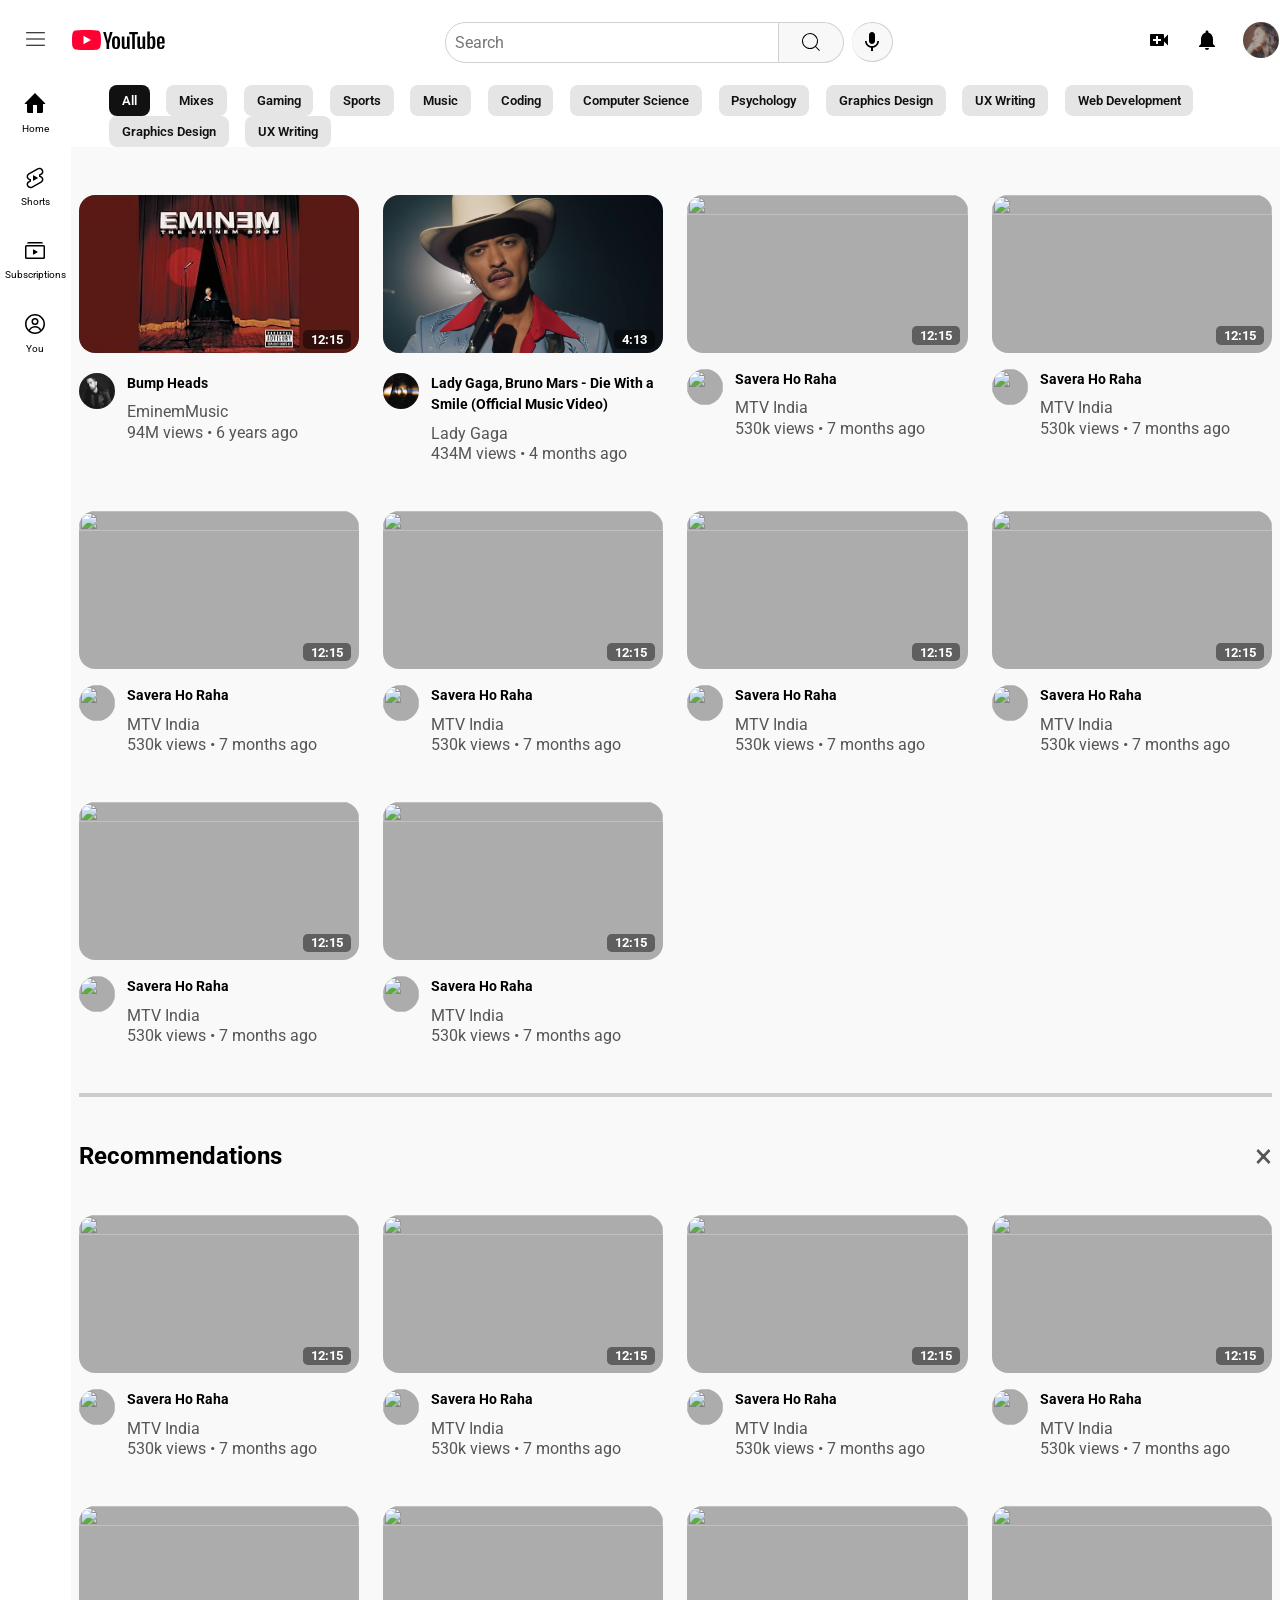
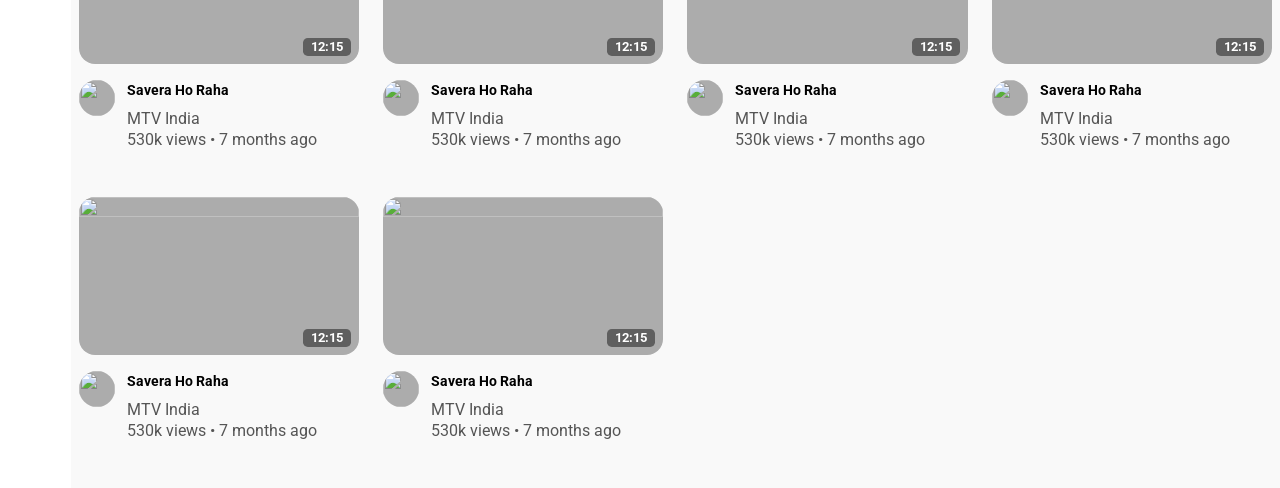
==== index.html @ dc99672c "index html named" ====
<!DOCTYPE html>
<html lang="en">

<head>
    <meta charset="UTF-8">
    <meta name="viewport" content="width=device-width, initial-scale=1.0">
    <link rel="stylesheet" href="styles.css">
    <link href="https://cdnjs.cloudflare.com/ajax/libs/font-awesome/6.0.0-beta3/css/all.min.css" rel="stylesheet">
    <link rel="stylesheet" href="https://fonts.googleapis.com/css2?family=Roboto:wght@400;700&display=swap">
    <title>Youtube</title>
</head>

<body>
    <div class="main_body">

        <!-- side-bar Start -->
        <div>
            <div class="side-menu">
                <div class="icon">
                    <img src="Icon/Options.svg" alt="Icon" style="width: 25px; height: 25px;margin-bottom: .5rem;">
                </div>
                <div class="icon">
                    <img src="Icon/Home.svg" alt="Icon" style="width: 24px; height: 24px;">
                    <span>Home</span>
                </div>
                <div class="icon">
                    <img src="Icon/Shorts_light.svg" alt="Icon" style="width: 24px; height: 24px;">
                    <span>Shorts</span>
                </div>
                <div class="icon">
                    <img src="Icon/Subscription_light.svg" alt="Icon" style="width: 24px; height: 24px;">
                    <span>Subscriptions</span>
                </div>
                <div class="icon">
                    <img src="Icon/You_light.svg" alt="Icon" style="width: 24px; height: 24px;">
                    <span>You</span>
                </div>
            </div>
        </div>
        <!-- side-bar End -->

        <div>
            <!-- Header Start -->
            <header class="header">
                <div class="side-bar">
                    <a href="#"> <img src="Images/Youtube.svg" alt="YouTube Logo" class="youtube-logo"></a>
                </div>
                <form class="search-bar">
                    <input type="search" class="search-input" placeholder="Search" aria-label="Search" />
                    <button class="search-btn btn">
                        <svg xmlns="http://www.w3.org/2000/svg" fill="currentColor" height="24" viewBox="0 0 24 24"
                            width="24" focusable="false" aria-hidden="true"
                            style="pointer-events: none; display: inherit; width: 100%; height: 100%;">
                            <path clip-rule="evenodd"
                                d="M16.296 16.996a8 8 0 11.707-.708l3.909 3.91-.707.707-3.909-3.909zM18 11a7 7 0 00-14 0 7 7 0 1014 0z"
                                fill-rule="evenodd">
                            </path>
                        </svg>
                    </button>
                    <button type="button" class="btn mic-btn">
                        <img src="mic_black_24dp.svg" alt="mic">
                    </button>
                </form>
                <div class="menu-icons">
                    <a href="#">
                        <img src="video_call_black_24dp.svg" />
                    </a>
                    <a href="#">
                        <img src="notifications_black_24dp.svg" />
                    </a>
                    <a href="#">
                        <img class="Menu-channel-icon" src="unnamed.jpg" alt="Your Channel">
                    </a>
                </div>
            </header>
            <!-- Header End -->

            <!-- Categories Start -->
            <div class="categories-wrapper">
                <div class="categories">
                    <section class="category-section">
                        <!-- <button class="scroll-btn left-scroll">&lt;</button>  -->
                        <button class="category_active" onclick="toggleCategoryClass(this)">All</button>
                        <button class="category" onclick="toggleCategoryClass(this)">Mixes</button>
                        <button class="category" onclick="toggleCategoryClass(this)">Gaming</button>
                        <button class="category" onclick="toggleCategoryClass(this)">Sports</button>
                        <button class="category" onclick="toggleCategoryClass(this)">Music</button>
                        <button class="category" onclick="toggleCategoryClass(this)">Coding</button>
                        <button class="category" onclick="toggleCategoryClass(this)">Computer Science</button>
                        <button class="category" onclick="toggleCategoryClass(this)">Psychology</button>
                        <button class="category" onclick="toggleCategoryClass(this)">Graphics Design</button>
                        <button class="category" onclick="toggleCategoryClass(this)">UX Writing</button>
                        <button class="category" onclick="toggleCategoryClass(this)">Web Development</button>
                        <button class="category" onclick="toggleCategoryClass(this)">Graphics Design</button>
                        <button class="category" onclick="toggleCategoryClass(this)">UX Writing</button>
                        <!-- <button class="scroll-btn right-scroll">&gt;</button>  -->
                    </section>
                </div>
            </div>
            <!-- Categories End -->

            <div class="videos">


                <section class="video-section">
                    <article class="video-container">
                        <a href="#" class="thumbnail" data-duration="12:15">
                            <img class="thumbnail-image" src="Images/Video_Thumbnail/Eminem_Video_song.jpg" />
                        </a>
                        <div class="video-bottom">
                            <a href="#">
                                <img src="Images/Channel_Photo/Enimen.jpg" class="channel-icon">
                            </a>
                            <div class="video-details-1">
                                <div class="video-details">
                                    <a href="#" class="video-title"> Bump Heads</a>
                                    <a href="#" class="video-channel-name"> EminemMusic</a>
                                    <div class="video-metadata">
                                        <span>94M views</span>
                                        •
                                        <span>6 years ago</span>
                                    </div>
                                </div>
                                <!-- <button class="options-icon">
                                <i class="fas fa-ellipsis-v"></i> Options
                            </button> -->
                            </div>
                        </div>
                    </article>

                    <article class="video-container">
                        <a href="#" class="thumbnail" data-duration="4:13">
                            <img class="thumbnail-image" src="Images/Video_Thumbnail/Die_with_a_Smile.jpg" />
                        </a>
                        <div class="video-bottom">
                            <a href="#">
                                <img src="Images/Channel_Photo/Lady_Gaga.jpg" class="channel-icon">
                            </a>
                            <div class="video-details">
                                <a href="#" class="video-title"> Lady Gaga, Bruno Mars - Die With a Smile (Official
                                    Music
                                    Video)</a>
                                <a href="#" class="video-channel-name"> Lady Gaga</a>
                                <div class="video-metadata">
                                    <span>434M views</span>
                                    •
                                    <span>4 months ago</span>
                                </div>
                            </div>
                        </div>
                    </article>

                    <article class="video-container">
                        <a href="#" class="thumbnail" data-duration="12:15">
                            <img class="thumbnail-image" src="Savera Ho Raha.jpg" />
                        </a>
                        <div class="video-bottom">
                            <a href="#">
                                <img src="Images/Enimen.jpg" class="channel-icon">
                            </a>
                            <div class="video-details">
                                <a href="#" class="video-title"> Savera Ho Raha</a>
                                <a href="#" class="video-channel-name"> MTV India</a>
                                <div class="video-metadata">
                                    <span>530k views</span>
                                    •
                                    <span>7 months ago</span>
                                </div>
                            </div>
                        </div>
                    </article>

                    <article class="video-container">
                        <a href="#" class="thumbnail" data-duration="12:15">
                            <img class="thumbnail-image" src="Savera Ho Raha.jpg" />
                        </a>
                        <div class="video-bottom">
                            <a href="#">
                                <img src="https://yt3.ggpht.com/bo7jT1LvWF_QKP0FFr2u4CBsV59Sc1h330UfO7fFOyF_iD6xR0N02buRvZYZFud0ScxNbL0IUA=s88-c-k-c0x00ffffff-no-rj"
                                    class="channel-icon">
                            </a>
                            <div class="video-details">
                                <a href="#" class="video-title"> Savera Ho Raha</a>
                                <a href="#" class="video-channel-name"> MTV India</a>
                                <div class="video-metadata">
                                    <span>530k views</span>
                                    •
                                    <span>7 months ago</span>
                                </div>
                            </div>
                        </div>
                    </article>

                    <article class="video-container">
                        <a href="#" class="thumbnail" data-duration="12:15">
                            <img class="thumbnail-image" src="Savera Ho Raha.jpg" />
                        </a>
                        <div class="video-bottom">
                            <a href="#">
                                <img src="https://yt3.ggpht.com/bo7jT1LvWF_QKP0FFr2u4CBsV59Sc1h330UfO7fFOyF_iD6xR0N02buRvZYZFud0ScxNbL0IUA=s88-c-k-c0x00ffffff-no-rj"
                                    class="channel-icon">
                            </a>
                            <div class="video-details">
                                <a href="#" class="video-title"> Savera Ho Raha</a>
                                <a href="#" class="video-channel-name"> MTV India</a>
                                <div class="video-metadata">
                                    <span>530k views</span>
                                    •
                                    <span>7 months ago</span>
                                </div>
                            </div>
                        </div>
                    </article>

                    <article class="video-container">
                        <a href="#" class="thumbnail" data-duration="12:15">
                            <img class="thumbnail-image" src="Savera Ho Raha.jpg" />
                        </a>
                        <div class="video-bottom">
                            <a href="#">
                                <img src="https://yt3.ggpht.com/bo7jT1LvWF_QKP0FFr2u4CBsV59Sc1h330UfO7fFOyF_iD6xR0N02buRvZYZFud0ScxNbL0IUA=s88-c-k-c0x00ffffff-no-rj"
                                    class="channel-icon">
                            </a>
                            <div class="video-details">
                                <a href="#" class="video-title"> Savera Ho Raha</a>
                                <a href="#" class="video-channel-name"> MTV India</a>
                                <div class="video-metadata">
                                    <span>530k views</span>
                                    •
                                    <span>7 months ago</span>
                                </div>
                            </div>
                        </div>
                    </article>

                    <article class="video-container">
                        <a href="#" class="thumbnail" data-duration="12:15">
                            <img class="thumbnail-image" src="Savera Ho Raha.jpg" />
                        </a>
                        <div class="video-bottom">
                            <a href="#">
                                <img src="https://yt3.ggpht.com/bo7jT1LvWF_QKP0FFr2u4CBsV59Sc1h330UfO7fFOyF_iD6xR0N02buRvZYZFud0ScxNbL0IUA=s88-c-k-c0x00ffffff-no-rj"
                                    class="channel-icon">
                            </a>
                            <div class="video-details">
                                <a href="#" class="video-title"> Savera Ho Raha</a>
                                <a href="#" class="video-channel-name"> MTV India</a>
                                <div class="video-metadata">
                                    <span>530k views</span>
                                    •
                                    <span>7 months ago</span>
                                </div>
                            </div>
                        </div>
                    </article>

                    <article class="video-container">
                        <a href="#" class="thumbnail" data-duration="12:15">
                            <img class="thumbnail-image" src="Savera Ho Raha.jpg" />
                        </a>
                        <div class="video-bottom">
                            <a href="#">
                                <img src="https://yt3.ggpht.com/bo7jT1LvWF_QKP0FFr2u4CBsV59Sc1h330UfO7fFOyF_iD6xR0N02buRvZYZFud0ScxNbL0IUA=s88-c-k-c0x00ffffff-no-rj"
                                    class="channel-icon">
                            </a>
                            <div class="video-details">
                                <a href="#" class="video-title"> Savera Ho Raha</a>
                                <a href="#" class="video-channel-name"> MTV India</a>
                                <div class="video-metadata">
                                    <span>530k views</span>
                                    •
                                    <span>7 months ago</span>
                                </div>
                            </div>
                        </div>
                    </article>

                    <article class="video-container">
                        <a href="#" class="thumbnail" data-duration="12:15">
                            <img class="thumbnail-image" src="Savera Ho Raha.jpg" />
                        </a>
                        <div class="video-bottom">
                            <a href="#">
                                <img src="https://yt3.ggpht.com/bo7jT1LvWF_QKP0FFr2u4CBsV59Sc1h330UfO7fFOyF_iD6xR0N02buRvZYZFud0ScxNbL0IUA=s88-c-k-c0x00ffffff-no-rj"
                                    class="channel-icon">
                            </a>
                            <div class="video-details">
                                <a href="#" class="video-title"> Savera Ho Raha</a>
                                <a href="#" class="video-channel-name"> MTV India</a>
                                <div class="video-metadata">
                                    <span>530k views</span>
                                    •
                                    <span>7 months ago</span>
                                </div>
                            </div>
                        </div>
                    </article>

                    <article class="video-container">
                        <a href="#" class="thumbnail" data-duration="12:15">
                            <img class="thumbnail-image" src="Savera Ho Raha.jpg" />
                        </a>
                        <div class="video-bottom">
                            <a href="#">
                                <img src="https://yt3.ggpht.com/bo7jT1LvWF_QKP0FFr2u4CBsV59Sc1h330UfO7fFOyF_iD6xR0N02buRvZYZFud0ScxNbL0IUA=s88-c-k-c0x00ffffff-no-rj"
                                    class="channel-icon">
                            </a>
                            <div class="video-details">
                                <a href="#" class="video-title"> Savera Ho Raha</a>
                                <a href="#" class="video-channel-name"> MTV India</a>
                                <div class="video-metadata">
                                    <span>530k views</span>
                                    •
                                    <span>7 months ago</span>
                                </div>
                            </div>
                        </div>
                    </article>

                </section>

                <section class="video-section">
                    <h2 class="video-section-title">
                        Recommendations
                        <button class="video-section-title-close">&times;</button>
                    </h2>
                    <article class="video-container">
                        <a href="#" class="thumbnail" data-duration="12:15">
                            <img class="thumbnail-image" src="Images/Savera Ho Raha.jpg" />
                        </a>
                        <div class="video-bottom">
                            <a href="#">
                                <img src="https://yt3.ggpht.com/bo7jT1LvWF_QKP0FFr2u4CBsV59Sc1h330UfO7fFOyF_iD6xR0N02buRvZYZFud0ScxNbL0IUA=s88-c-k-c0x00ffffff-no-rj"
                                    class="channel-icon">
                            </a>
                            <div class="video-details">
                                <a href="#" class="video-title"> Savera Ho Raha</a>
                                <a href="#" class="video-channel-name"> MTV India</a>
                                <div class="video-metadata">
                                    <span>530k views</span>
                                    •
                                    <span>7 months ago</span>
                                </div>
                            </div>
                        </div>
                    </article>

                    <article class="video-container">
                        <a href="#" class="thumbnail" data-duration="12:15">
                            <img class="thumbnail-image" src="Savera Ho Raha.jpg" />
                        </a>
                        <div class="video-bottom">
                            <a href="#">
                                <img src="https://yt3.ggpht.com/bo7jT1LvWF_QKP0FFr2u4CBsV59Sc1h330UfO7fFOyF_iD6xR0N02buRvZYZFud0ScxNbL0IUA=s88-c-k-c0x00ffffff-no-rj"
                                    class="channel-icon">
                            </a>
                            <div class="video-details">
                                <a href="#" class="video-title"> Savera Ho Raha</a>
                                <a href="#" class="video-channel-name"> MTV India</a>
                                <div class="video-metadata">
                                    <span>530k views</span>
                                    •
                                    <span>7 months ago</span>
                                </div>
                            </div>
                        </div>
                    </article>

                    <article class="video-container">
                        <a href="#" class="thumbnail" data-duration="12:15">
                            <img class="thumbnail-image" src="Savera Ho Raha.jpg" />
                        </a>
                        <div class="video-bottom">
                            <a href="#">
                                <img src="https://yt3.ggpht.com/bo7jT1LvWF_QKP0FFr2u4CBsV59Sc1h330UfO7fFOyF_iD6xR0N02buRvZYZFud0ScxNbL0IUA=s88-c-k-c0x00ffffff-no-rj"
                                    class="channel-icon">
                            </a>
                            <div class="video-details">
                                <a href="#" class="video-title"> Savera Ho Raha</a>
                                <a href="#" class="video-channel-name"> MTV India</a>
                                <div class="video-metadata">
                                    <span>530k views</span>
                                    •
                                    <span>7 months ago</span>
                                </div>
                            </div>
                        </div>
                    </article>

                    <article class="video-container">
                        <a href="#" class="thumbnail" data-duration="12:15">
                            <img class="thumbnail-image" src="Savera Ho Raha.jpg" />
                        </a>
                        <div class="video-bottom">
                            <a href="#">
                                <img src="https://yt3.ggpht.com/bo7jT1LvWF_QKP0FFr2u4CBsV59Sc1h330UfO7fFOyF_iD6xR0N02buRvZYZFud0ScxNbL0IUA=s88-c-k-c0x00ffffff-no-rj"
                                    class="channel-icon">
                            </a>
                            <div class="video-details">
                                <a href="#" class="video-title"> Savera Ho Raha</a>
                                <a href="#" class="video-channel-name"> MTV India</a>
                                <div class="video-metadata">
                                    <span>530k views</span>
                                    •
                                    <span>7 months ago</span>
                                </div>
                            </div>
                        </div>
                    </article>

                    <article class="video-container">
                        <a href="#" class="thumbnail" data-duration="12:15">
                            <img class="thumbnail-image" src="Savera Ho Raha.jpg" />
                        </a>
                        <div class="video-bottom">
                            <a href="#">
                                <img src="https://yt3.ggpht.com/bo7jT1LvWF_QKP0FFr2u4CBsV59Sc1h330UfO7fFOyF_iD6xR0N02buRvZYZFud0ScxNbL0IUA=s88-c-k-c0x00ffffff-no-rj"
                                    class="channel-icon">
                            </a>
                            <div class="video-details">
                                <a href="#" class="video-title"> Savera Ho Raha</a>
                                <a href="#" class="video-channel-name"> MTV India</a>
                                <div class="video-metadata">
                                    <span>530k views</span>
                                    •
                                    <span>7 months ago</span>
                                </div>
                            </div>
                        </div>
                    </article>

                    <article class="video-container">
                        <a href="#" class="thumbnail" data-duration="12:15">
                            <img class="thumbnail-image" src="Savera Ho Raha.jpg" />
                        </a>
                        <div class="video-bottom">
                            <a href="#">
                                <img src="https://yt3.ggpht.com/bo7jT1LvWF_QKP0FFr2u4CBsV59Sc1h330UfO7fFOyF_iD6xR0N02buRvZYZFud0ScxNbL0IUA=s88-c-k-c0x00ffffff-no-rj"
                                    class="channel-icon">
                            </a>
                            <div class="video-details">
                                <a href="#" class="video-title"> Savera Ho Raha</a>
                                <a href="#" class="video-channel-name"> MTV India</a>
                                <div class="video-metadata">
                                    <span>530k views</span>
                                    •
                                    <span>7 months ago</span>
                                </div>
                            </div>
                        </div>
                    </article>

                    <article class="video-container">
                        <a href="#" class="thumbnail" data-duration="12:15">
                            <img class="thumbnail-image" src="Savera Ho Raha.jpg" />
                        </a>
                        <div class="video-bottom">
                            <a href="#">
                                <img src="https://yt3.ggpht.com/bo7jT1LvWF_QKP0FFr2u4CBsV59Sc1h330UfO7fFOyF_iD6xR0N02buRvZYZFud0ScxNbL0IUA=s88-c-k-c0x00ffffff-no-rj"
                                    class="channel-icon">
                            </a>
                            <div class="video-details">
                                <a href="#" class="video-title"> Savera Ho Raha</a>
                                <a href="#" class="video-channel-name"> MTV India</a>
                                <div class="video-metadata">
                                    <span>530k views</span>
                                    •
                                    <span>7 months ago</span>
                                </div>
                            </div>
                        </div>
                    </article>

                    <article class="video-container">
                        <a href="#" class="thumbnail" data-duration="12:15">
                            <img class="thumbnail-image" src="Savera Ho Raha.jpg" />
                        </a>
                        <div class="video-bottom">
                            <a href="#">
                                <img src="https://yt3.ggpht.com/bo7jT1LvWF_QKP0FFr2u4CBsV59Sc1h330UfO7fFOyF_iD6xR0N02buRvZYZFud0ScxNbL0IUA=s88-c-k-c0x00ffffff-no-rj"
                                    class="channel-icon">
                            </a>
                            <div class="video-details">
                                <a href="#" class="video-title"> Savera Ho Raha</a>
                                <a href="#" class="video-channel-name"> MTV India</a>
                                <div class="video-metadata">
                                    <span>530k views</span>
                                    •
                                    <span>7 months ago</span>
                                </div>
                            </div>
                        </div>
                    </article>

                    <article class="video-container">
                        <a href="#" class="thumbnail" data-duration="12:15">
                            <img class="thumbnail-image" src="Savera Ho Raha.jpg" />
                        </a>
                        <div class="video-bottom">
                            <a href="#">
                                <img src="https://yt3.ggpht.com/bo7jT1LvWF_QKP0FFr2u4CBsV59Sc1h330UfO7fFOyF_iD6xR0N02buRvZYZFud0ScxNbL0IUA=s88-c-k-c0x00ffffff-no-rj"
                                    class="channel-icon">
                            </a>
                            <div class="video-details">
                                <a href="#" class="video-title"> Savera Ho Raha</a>
                                <a href="#" class="video-channel-name"> MTV India</a>
                                <div class="video-metadata">
                                    <span>530k views</span>
                                    •
                                    <span>7 months ago</span>
                                </div>
                            </div>
                        </div>
                    </article>

                    <article class="video-container">
                        <a href="#" class="thumbnail" data-duration="12:15">
                            <img class="thumbnail-image" src="Savera Ho Raha.jpg" />
                        </a>
                        <div class="video-bottom">
                            <a href="#">
                                <img src="https://yt3.ggpht.com/bo7jT1LvWF_QKP0FFr2u4CBsV59Sc1h330UfO7fFOyF_iD6xR0N02buRvZYZFud0ScxNbL0IUA=s88-c-k-c0x00ffffff-no-rj"
                                    class="channel-icon">
                            </a>
                            <div class="video-details">
                                <a href="#" class="video-title"> Savera Ho Raha</a>
                                <a href="#" class="video-channel-name"> MTV India</a>
                                <div class="video-metadata">
                                    <span>530k views</span>
                                    •
                                    <span>7 months ago</span>
                                </div>
                            </div>
                        </div>
                    </article>
                </section>

                <script src="script.js"></script>
            </div>
        </div>
    </div>
</body>

</html>
---- styles.css ----
*,
 *::before,
 *::after {
   box-sizing: border-box;
   font-family: Roboto, Arial, Arial, Helvetica, sans-serif;
 }

 body {
   margin: 0;
 }

 .main_body {
   display: flex;
   flex-direction: row;
 }

 .side-menu {
   display: flex;
   flex-direction: column;
   margin: 1.7rem .3rem;
   /* margin-right: .5rem; */
   gap: 2rem 0rem;
 }

 .icon {
   display: flex;
   flex-direction: column;
   /* margin-top: .5rem; */
   align-items: center;
   font-size: 10px;
   gap: .4rem;
 }

 .video-section {
   display: grid;
   grid-template-columns: repeat(4, 1fr);
   gap: 3rem 1.5rem;
   padding: 3rem 0;
   margin: 0 0.5rem;
   border-top: 4px solid #ccc;
 }

 .video-section:first-child {
   border-top: none;
 }

 .video-container {
   display: flex;
   flex-direction: column;
 }

 .thumbnail {
   position: relative;
   display: inline-block;
 }

 .thumbnail::before {
   content: attr(data-duration);
   position: absolute;
   background-color: rgba(0, 0, 0, .45);
   color: white;
   right: .5rem;
   bottom: .5rem;
   font-weight: 700;
   padding: .1rem .5rem;
   border-radius: .3rem;
   font-size: .8rem;
 }

 .thumbnail-image {
   width: 100%;
   aspect-ratio: 16/9;
   object-fit: cover;
   border-radius: 1rem;
   transition: border-radius 0.1s ease-in-out;
   background-color: #acacac
 }

 .thumbnail-image:hover {
   border-radius: 0rem;
 }

 .video-bottom {
   display: flex;
   align-items: flex-start;
   margin-top: 1rem;
 }

 .video-details {
   display: flex;
   flex-direction: column;
 }

 .video-details-1 {
   display: flex;
   flex-direction: row;
 }

 .options-icon {
   background: none;
   border: none;
   font-size: 20px;
   cursor: pointer;
 }

 .video-title {
   font-size: .9rem;
   font-weight: bold;
   margin-bottom: .5rem;
   text-decoration: none;
   color: black;
   display: -webkit-box;
   -webkit-box-orient: vertical;
   overflow: hidden;
   text-overflow: ellipsis;
   -webkit-line-clamp: 2;
   line-height: 1.5;
   max-height: 3rem;
 }

 .video-channel-name {
   margin-bottom: .1rem;
   text-decoration: none;
   color: #555;
   transition: color 150ms;
 }

 .video-channel-name:hover {
   color: #111;
 }

 .video-channel-name,
 .video-metadata {
   color: #555;
 }

 .channel-icon {
   margin-right: .75rem;
   border-radius: 50%;
   width: 36px;
   height: 36px;
   background-color: #acacac
 }

 .video-section-title {
   grid-column: 1 / -1;
   margin: -.5rem;
   display: flex;
   justify-content: space-between;
   align-items: center;
   padding: 0 .5rem;
 }

 .video-section-title-close {
   border: none;
   background: none;
   padding: 0;
   font-size: 2rem;
   color: #555;
   cursor: pointer;
 }

 .videos {
   background-color: #f9f9f9;
 }

 .header {
   display: flex;
   flex-direction: row;
   justify-content: space-between;
   align-items: center;
   padding: 1.4rem 1px;
   gap: 12rem;
 }

 .youtube-logo {
   height: 20px;
 }

 .search-bar {
   display: flex;
   flex-grow: 1;
   margin: 0 2rem 0 4rem;
 }

 .search-input {
   width: 70%;
   font-size: inherit;
   padding: .6em;
   border: .1rem solid #d0d0d0;
   border-top-left-radius: 1.5rem;
   border-bottom-left-radius: 1.5rem;

 }

 .btn {
   display: flex;
   align-items: center;
   padding: 0 1.25rem;
   border: .1rem solid #d0d0d0;
   background-color: #f8f8f8;
   border-left: none;
   cursor: pointer;
 }

 .search-btn {
   border-top-right-radius: 1.5rem;
   border-bottom-right-radius: 1.5rem;
 }

 .mic-btn {
   margin-left: .5rem;
   justify-content: center;
   padding: auto;
   width: 2.5rem;
   height: 2.5rem;
   border-radius: 50%;
 }

 .search-btn:hover,
 .mic-btn:hover {
   background-color: #f0f0f0;
 }

 .menu-icons {
   display: grid;
   gap: 1.5rem;
   grid-template-columns: repeat(3, auto);
   align-items: center;
 }

 .Menu-channel-icon {
   border-radius: 50%;
   width: 36px;
   height: 36px;
 }

 .side-bar {
   display: grid;
   gap: 1.5rem;
   grid-template-columns: repeat(2, auto);
   align-items: center;
 }


 /* Categories css */
 .categories-wrapper {
   margin-inline: 2rem;
 }

 .category_active {
   border: 0px;
   border-radius: .5rem;
   padding: .5rem .8rem;
   margin-inline: .4rem;
   font-weight: 600;
   background-color: #111;
   color: white;
 }

 .category {
   border: 0px;
   border-radius: .5rem;
   padding: .5rem .8rem;
   margin-inline: .4rem;
   font-weight: 600;
   background-color: #E5E5E5;
   color: #111;
 }
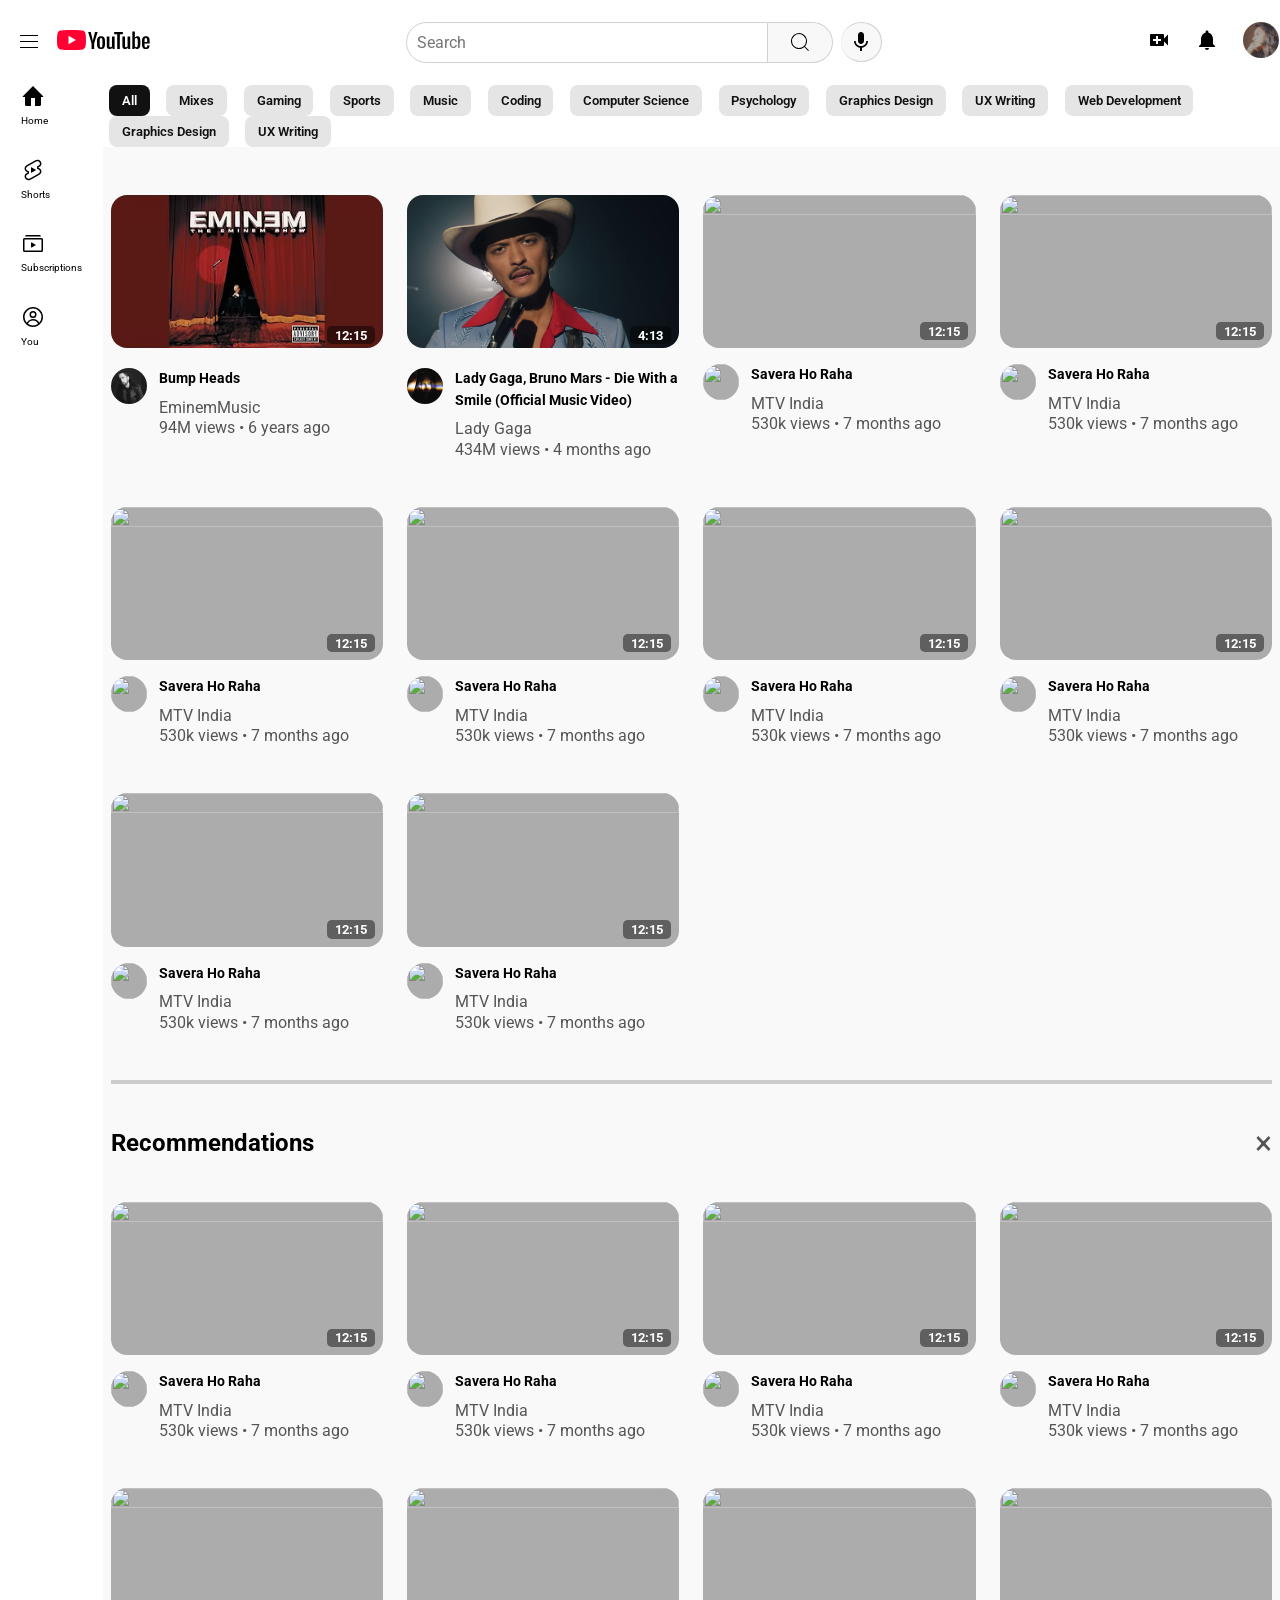
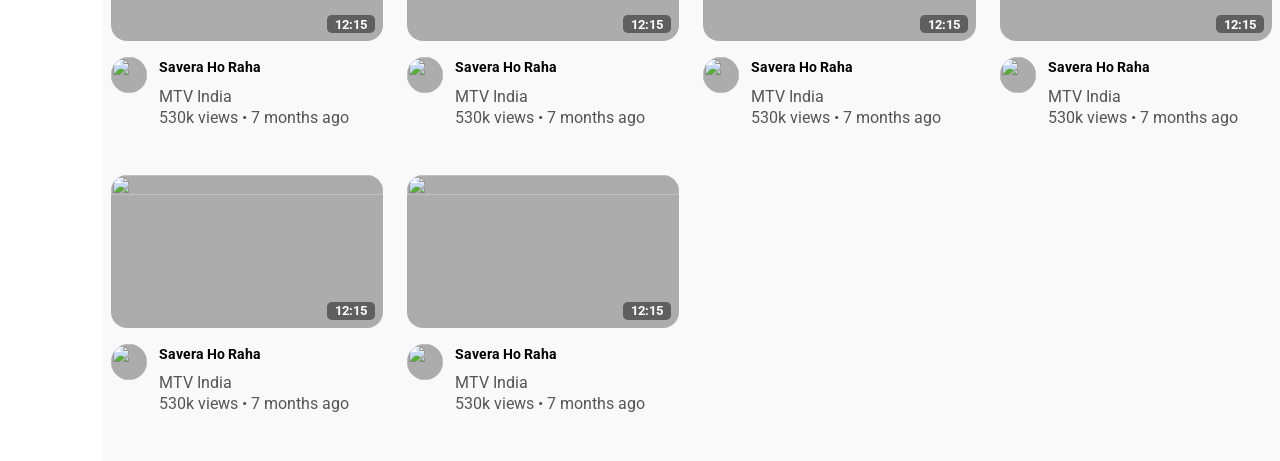
==== commit 6678a98f: "changes in index" ====
--- a/index.html
+++ b/index.html
@@ -11,14 +11,44 @@
 </head>
 
 <body>
+    <header class="header">
+        <div class="icon" style="display: flex; flex-direction: row; gap: 1rem;">
+            <img src="Icon/Options.svg" alt="Icon" class="icon-img" onclick="toggleSidebar()">
+            <a href="#"> <img src="Images/Youtube.svg" alt="YouTube Logo" class="youtube-logo"></a>
+        </div>
+        <form class="search-bar">
+            <input type="search" class="search-input" placeholder="Search" aria-label="Search" />
+            <button class="search-btn btn">
+                <svg xmlns="http://www.w3.org/2000/svg" fill="currentColor" height="24" viewBox="0 0 24 24" width="24"
+                    focusable="false" aria-hidden="true"
+                    style="pointer-events: none; display: inherit; width: 100%; height: 100%;">
+                    <path clip-rule="evenodd"
+                        d="M16.296 16.996a8 8 0 11.707-.708l3.909 3.91-.707.707-3.909-3.909zM18 11a7 7 0 00-14 0 7 7 0 1014 0z"
+                        fill-rule="evenodd">
+                    </path>
+                </svg>
+            </button>
+            <button type="button" class="btn mic-btn">
+                <img src="mic_black_24dp.svg" alt="mic">
+            </button>
+        </form>
+        <div class="menu-icons">
+            <a href="#">
+                <img src="video_call_black_24dp.svg" />
+            </a>
+            <a href="#">
+                <img src="notifications_black_24dp.svg" />
+            </a>
+            <a href="#">
+                <img class="Menu-channel-icon" src="unnamed.jpg" alt="Your Channel">
+            </a>
+        </div>
+    </header>
     <div class="main_body">
 
         <!-- side-bar Start -->
         <div>
             <div class="side-menu">
-                <div class="icon">
-                    <img src="Icon/Options.svg" alt="Icon" style="width: 25px; height: 25px;margin-bottom: .5rem;">
-                </div>
                 <div class="icon">
                     <img src="Icon/Home.svg" alt="Icon" style="width: 24px; height: 24px;">
                     <span>Home</span>
@@ -40,68 +70,31 @@
         <!-- side-bar End -->
 
         <div>
-            <!-- Header Start -->
-            <header class="header">
-                <div class="side-bar">
-                    <a href="#"> <img src="Images/Youtube.svg" alt="YouTube Logo" class="youtube-logo"></a>
-                </div>
-                <form class="search-bar">
-                    <input type="search" class="search-input" placeholder="Search" aria-label="Search" />
-                    <button class="search-btn btn">
-                        <svg xmlns="http://www.w3.org/2000/svg" fill="currentColor" height="24" viewBox="0 0 24 24"
-                            width="24" focusable="false" aria-hidden="true"
-                            style="pointer-events: none; display: inherit; width: 100%; height: 100%;">
-                            <path clip-rule="evenodd"
-                                d="M16.296 16.996a8 8 0 11.707-.708l3.909 3.91-.707.707-3.909-3.909zM18 11a7 7 0 00-14 0 7 7 0 1014 0z"
-                                fill-rule="evenodd">
-                            </path>
-                        </svg>
-                    </button>
-                    <button type="button" class="btn mic-btn">
-                        <img src="mic_black_24dp.svg" alt="mic">
-                    </button>
-                </form>
-                <div class="menu-icons">
-                    <a href="#">
-                        <img src="video_call_black_24dp.svg" />
-                    </a>
-                    <a href="#">
-                        <img src="notifications_black_24dp.svg" />
-                    </a>
-                    <a href="#">
-                        <img class="Menu-channel-icon" src="unnamed.jpg" alt="Your Channel">
-                    </a>
-                </div>
-            </header>
-            <!-- Header End -->
-
             <!-- Categories Start -->
             <div class="categories-wrapper">
                 <div class="categories">
-                    <section class="category-section">
-                        <!-- <button class="scroll-btn left-scroll">&lt;</button>  -->
-                        <button class="category_active" onclick="toggleCategoryClass(this)">All</button>
-                        <button class="category" onclick="toggleCategoryClass(this)">Mixes</button>
-                        <button class="category" onclick="toggleCategoryClass(this)">Gaming</button>
-                        <button class="category" onclick="toggleCategoryClass(this)">Sports</button>
-                        <button class="category" onclick="toggleCategoryClass(this)">Music</button>
-                        <button class="category" onclick="toggleCategoryClass(this)">Coding</button>
-                        <button class="category" onclick="toggleCategoryClass(this)">Computer Science</button>
-                        <button class="category" onclick="toggleCategoryClass(this)">Psychology</button>
-                        <button class="category" onclick="toggleCategoryClass(this)">Graphics Design</button>
-                        <button class="category" onclick="toggleCategoryClass(this)">UX Writing</button>
-                        <button class="category" onclick="toggleCategoryClass(this)">Web Development</button>
-                        <button class="category" onclick="toggleCategoryClass(this)">Graphics Design</button>
-                        <button class="category" onclick="toggleCategoryClass(this)">UX Writing</button>
-                        <!-- <button class="scroll-btn right-scroll">&gt;</button>  -->
-                    </section>
+                    <!-- <section class="category-section"> -->
+                    <!-- <button class="scroll-btn left-scroll">&lt;</button>  -->
+                    <button class="category_active" onclick="toggleCategoryClass(this)">All</button>
+                    <button class="category" onclick="toggleCategoryClass(this)">Mixes</button>
+                    <button class="category" onclick="toggleCategoryClass(this)">Gaming</button>
+                    <button class="category" onclick="toggleCategoryClass(this)">Sports</button>
+                    <button class="category" onclick="toggleCategoryClass(this)">Music</button>
+                    <button class="category" onclick="toggleCategoryClass(this)">Coding</button>
+                    <button class="category" onclick="toggleCategoryClass(this)">Computer Science</button>
+                    <button class="category" onclick="toggleCategoryClass(this)">Psychology</button>
+                    <button class="category" onclick="toggleCategoryClass(this)">Graphics Design</button>
+                    <button class="category" onclick="toggleCategoryClass(this)">UX Writing</button>
+                    <button class="category" onclick="toggleCategoryClass(this)">Web Development</button>
+                    <button class="category" onclick="toggleCategoryClass(this)">Graphics Design</button>
+                    <button class="category" onclick="toggleCategoryClass(this)">UX Writing</button>
+                    <!-- <button class="scroll-btn right-scroll">&gt;</button>  -->
+                    <!-- </section> -->
                 </div>
             </div>
             <!-- Categories End -->
 
             <div class="videos">
-
-
                 <section class="video-section">
                     <article class="video-container">
                         <a href="#" class="thumbnail" data-duration="12:15">
@@ -534,11 +527,10 @@
                         </div>
                     </article>
                 </section>
-
-                <script src="script.js"></script>
             </div>
         </div>
     </div>
+    <script src="script.js"></script>
 </body>
 
 </html>
--- a/styles.css
+++ b/styles.css
@@ -12,23 +12,34 @@
  .main_body {
    display: flex;
    flex-direction: row;
+   gap: 1rem;
  }
 
  .side-menu {
    display: flex;
    flex-direction: column;
-   margin: 1.7rem .3rem;
-   /* margin-right: .5rem; */
+   margin-inline: .3rem;
    gap: 2rem 0rem;
  }
 
  .icon {
    display: flex;
    flex-direction: column;
-   /* margin-top: .5rem; */
-   align-items: center;
+   margin-inline-start: 1rem;
+   align-items: start;
    font-size: 10px;
    gap: .4rem;
+ }
+
+
+ .icon-img :first-child {
+   width: 25px;
+   height: 25px;
+ }
+
+ .icon-img {
+   width: 24px;
+   height: 24px;
  }
 
  .video-section {
@@ -244,9 +255,6 @@
 
 
  /* Categories css */
- .categories-wrapper {
-   margin-inline: 2rem;
- }
 
  .category_active {
    border: 0px;
@@ -266,4 +274,61 @@
    font-weight: 600;
    background-color: #E5E5E5;
    color: #111;
+ }
+
+ .sidebar {
+   height: 92%;
+   width: 0;
+   bottom: 0;
+   position: fixed;
+   left: 0;
+   z-index: 30;
+   background-color: #111;
+   overflow-x: hidden;
+   transition: 0.5s;
+   padding-top: 60px;
+ }
+
+ .sidebar a {
+   padding: 8px 8px 8px 32px;
+   text-decoration: none;
+   font-size: 25px;
+   color: #818181;
+   display: block;
+   transition: 0.3s;
+ }
+
+ .sidebar a:hover {
+   color: #f1f1f1;
+ }
+
+ .sidebar .closebtn {
+   position: absolute;
+   top: 0;
+   right: 25px;
+   font-size: 36px;
+   margin-left: 50px;
+ }
+
+
+ #main {
+   transition: margin-left .5s;
+   padding: 16px;
+ }
+
+
+ .openbtn {
+   font-size: 20px;
+   background-color: #111;
+   color: white;
+   border: none;
+   cursor: pointer;
+   padding: 10px;
+   position: fixed;
+   top: 10px;
+   left: 10px;
+ }
+
+ .openbtn:hover {
+   background-color: #444;
  }
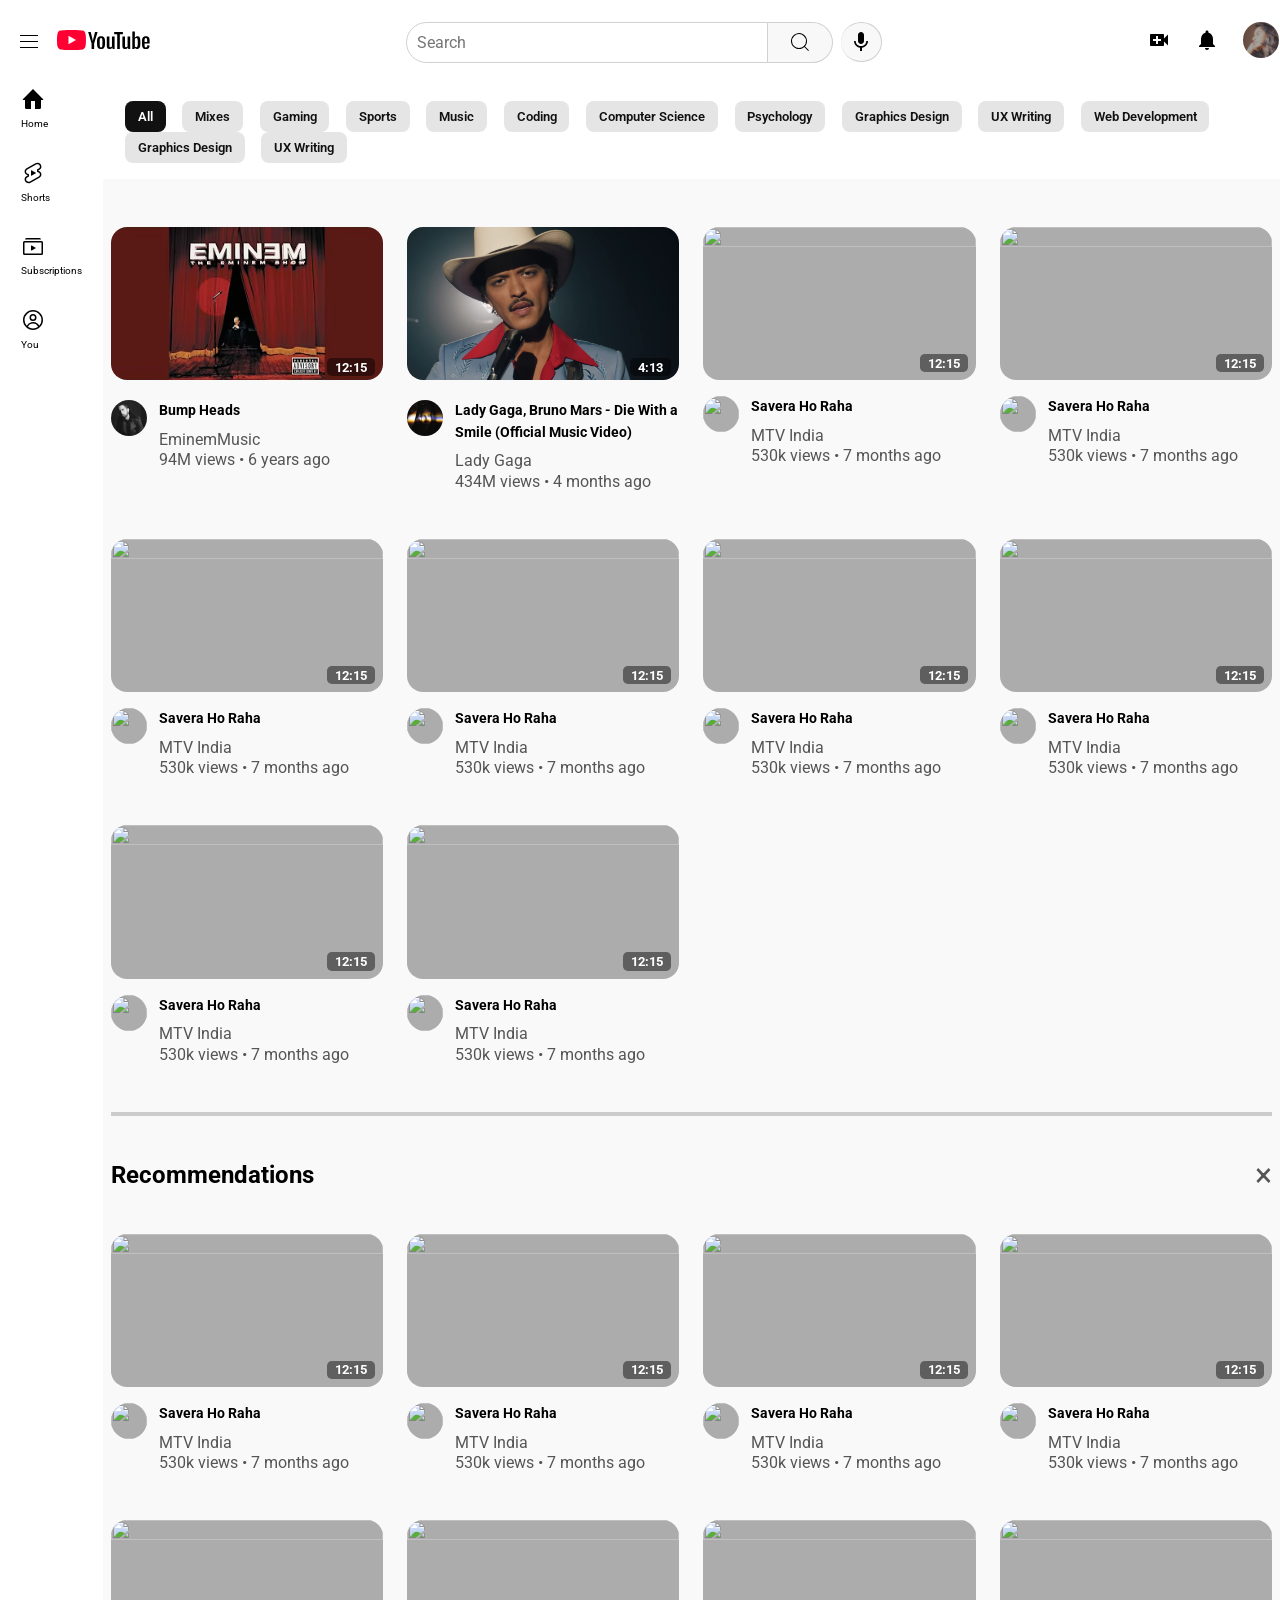
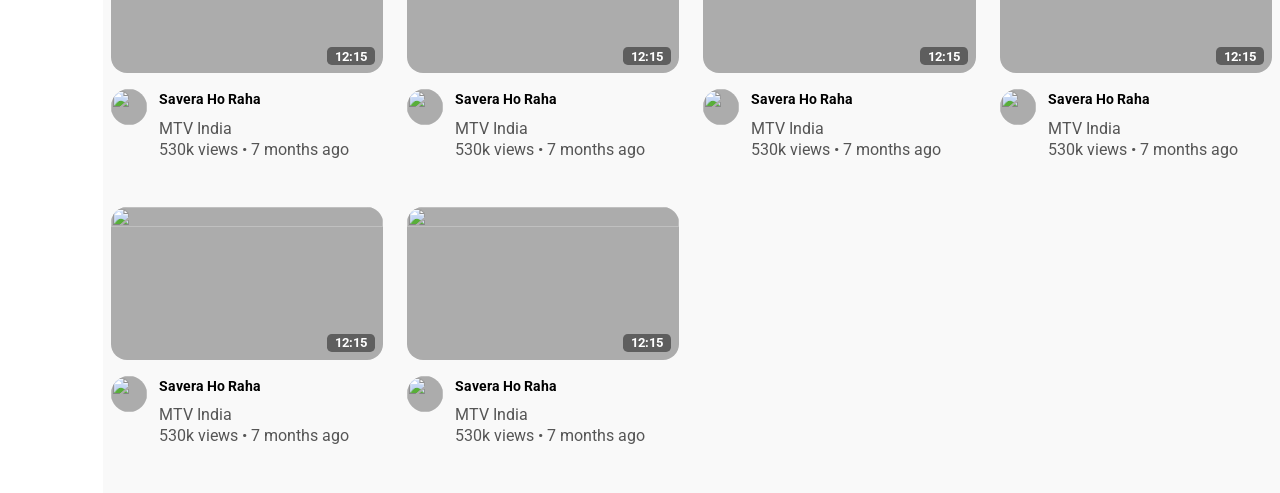
==== commit 6b81f3c7: "header update" ====
--- a/index.html
+++ b/index.html
@@ -69,28 +69,26 @@
         </div>
         <!-- side-bar End -->
 
-        <div>
+        <div class="content">
             <!-- Categories Start -->
-            <div class="categories-wrapper">
-                <div class="categories">
-                    <!-- <section class="category-section"> -->
-                    <!-- <button class="scroll-btn left-scroll">&lt;</button>  -->
-                    <button class="category_active" onclick="toggleCategoryClass(this)">All</button>
-                    <button class="category" onclick="toggleCategoryClass(this)">Mixes</button>
-                    <button class="category" onclick="toggleCategoryClass(this)">Gaming</button>
-                    <button class="category" onclick="toggleCategoryClass(this)">Sports</button>
-                    <button class="category" onclick="toggleCategoryClass(this)">Music</button>
-                    <button class="category" onclick="toggleCategoryClass(this)">Coding</button>
-                    <button class="category" onclick="toggleCategoryClass(this)">Computer Science</button>
-                    <button class="category" onclick="toggleCategoryClass(this)">Psychology</button>
-                    <button class="category" onclick="toggleCategoryClass(this)">Graphics Design</button>
-                    <button class="category" onclick="toggleCategoryClass(this)">UX Writing</button>
-                    <button class="category" onclick="toggleCategoryClass(this)">Web Development</button>
-                    <button class="category" onclick="toggleCategoryClass(this)">Graphics Design</button>
-                    <button class="category" onclick="toggleCategoryClass(this)">UX Writing</button>
-                    <!-- <button class="scroll-btn right-scroll">&gt;</button>  -->
-                    <!-- </section> -->
-                </div>
+            <div class="categories">
+                <!-- <section class="category-section"> -->
+                <!-- <button class="scroll-btn left-scroll">&lt;</button>  -->
+                <button class="category_active" onclick="toggleCategoryClass(this)">All</button>
+                <button class="category" onclick="toggleCategoryClass(this)">Mixes</button>
+                <button class="category" onclick="toggleCategoryClass(this)">Gaming</button>
+                <button class="category" onclick="toggleCategoryClass(this)">Sports</button>
+                <button class="category" onclick="toggleCategoryClass(this)">Music</button>
+                <button class="category" onclick="toggleCategoryClass(this)">Coding</button>
+                <button class="category" onclick="toggleCategoryClass(this)">Computer Science</button>
+                <button class="category" onclick="toggleCategoryClass(this)">Psychology</button>
+                <button class="category" onclick="toggleCategoryClass(this)">Graphics Design</button>
+                <button class="category" onclick="toggleCategoryClass(this)">UX Writing</button>
+                <button class="category" onclick="toggleCategoryClass(this)">Web Development</button>
+                <button class="category" onclick="toggleCategoryClass(this)">Graphics Design</button>
+                <button class="category" onclick="toggleCategoryClass(this)">UX Writing</button>
+                <!-- <button class="scroll-btn right-scroll">&gt;</button>  -->
+                <!-- </section> -->
             </div>
             <!-- Categories End -->
 
--- a/styles.css
+++ b/styles.css
@@ -17,6 +17,8 @@
 
  .side-menu {
    display: flex;
+   position: sticky;
+   top: 5.5rem;
    flex-direction: column;
    margin-inline: .3rem;
    gap: 2rem 0rem;
@@ -178,6 +180,10 @@
  .header {
    display: flex;
    flex-direction: row;
+   position: sticky;
+   top: 0;
+   z-index: 10;
+   background-color: #FFFFFF;
    justify-content: space-between;
    align-items: center;
    padding: 1.4rem 1px;
@@ -264,6 +270,14 @@
    font-weight: 600;
    background-color: #111;
    color: white;
+ }
+
+ .categories {
+   position: sticky;
+   top: 5.3rem;
+   padding: 1rem;
+   background-color: #FFFFFF;
+   z-index: 9;
  }
 
  .category {
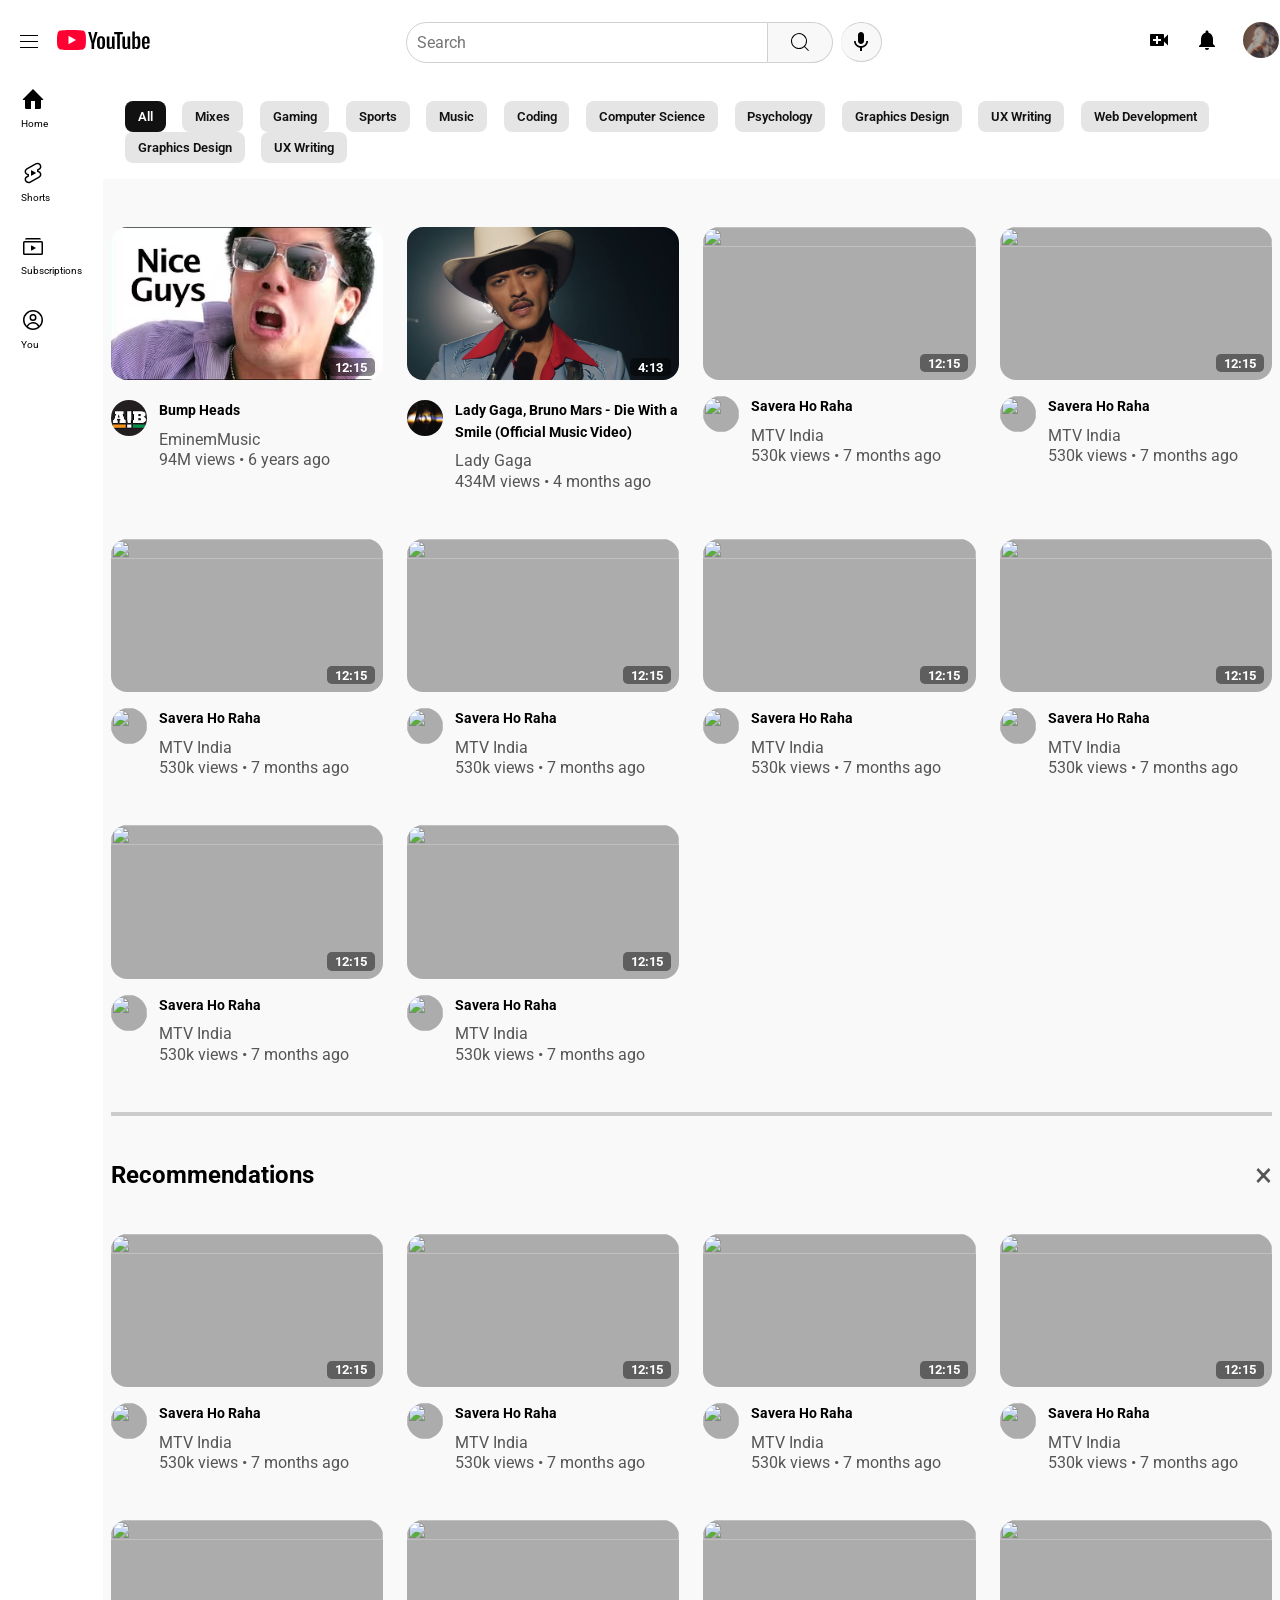
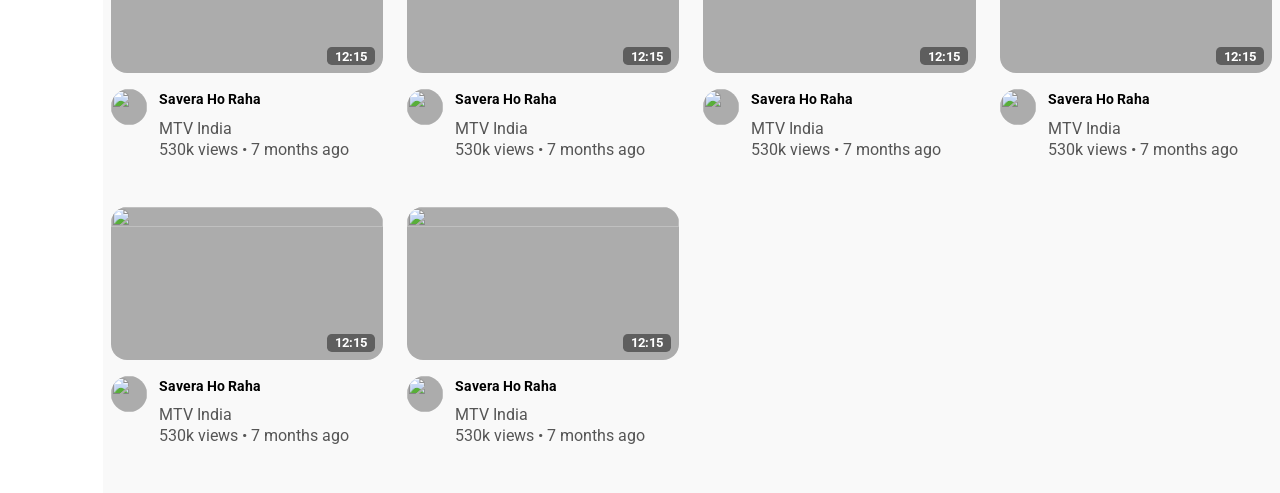
==== commit ce1f1b7e: "new thumnails" ====
--- a/index.html
+++ b/index.html
@@ -96,11 +96,11 @@
                 <section class="video-section">
                     <article class="video-container">
                         <a href="#" class="thumbnail" data-duration="12:15">
-                            <img class="thumbnail-image" src="Images/Video_Thumbnail/Eminem_Video_song.jpg" />
-                        </a>
-                        <div class="video-bottom">
-                            <a href="#">
-                                <img src="Images/Channel_Photo/Enimen.jpg" class="channel-icon">
+                            <img class="thumbnail-image" src="Images/Video_Thumbnail/Nice_Guy.jpg" />
+                        </a>
+                        <div class="video-bottom">
+                            <a href="#">
+                                <img src="Images/Channel_Photo/AIB.jpg" class="channel-icon">
                             </a>
                             <div class="video-details-1">
                                 <div class="video-details">
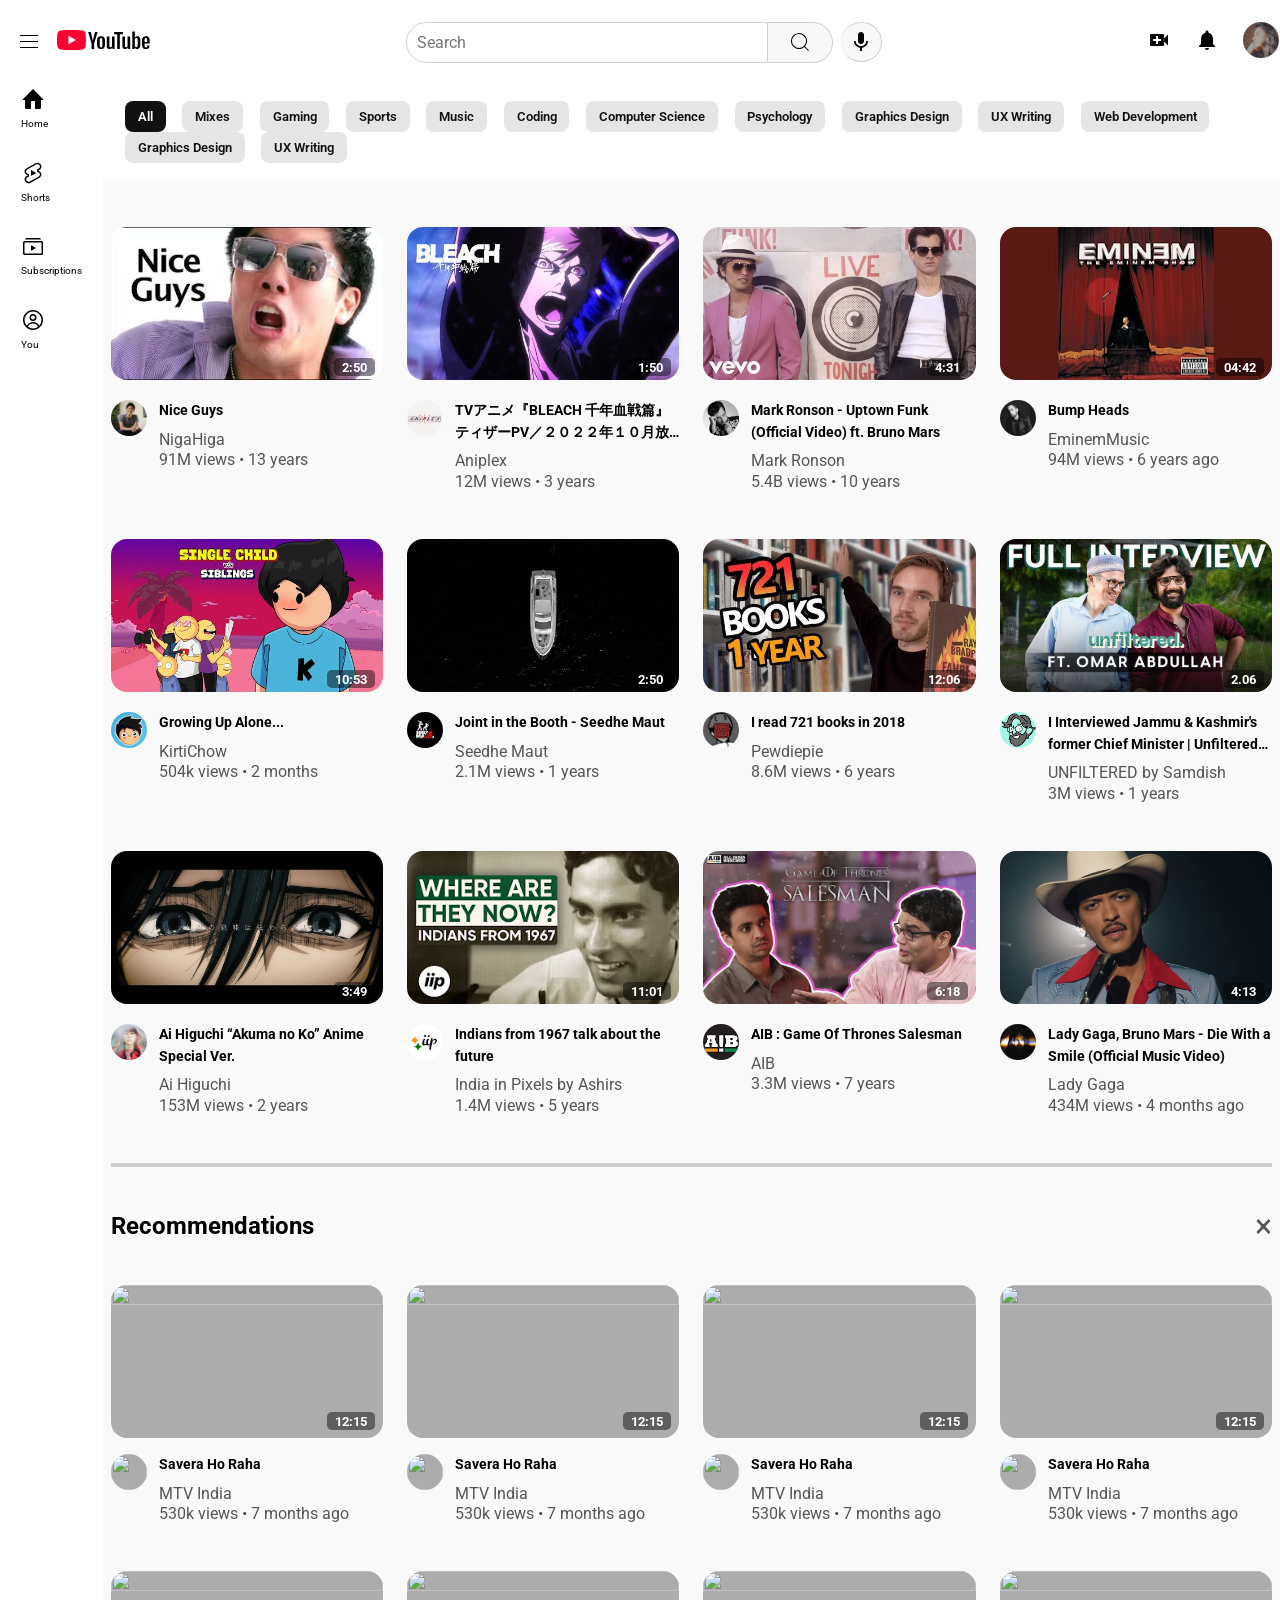
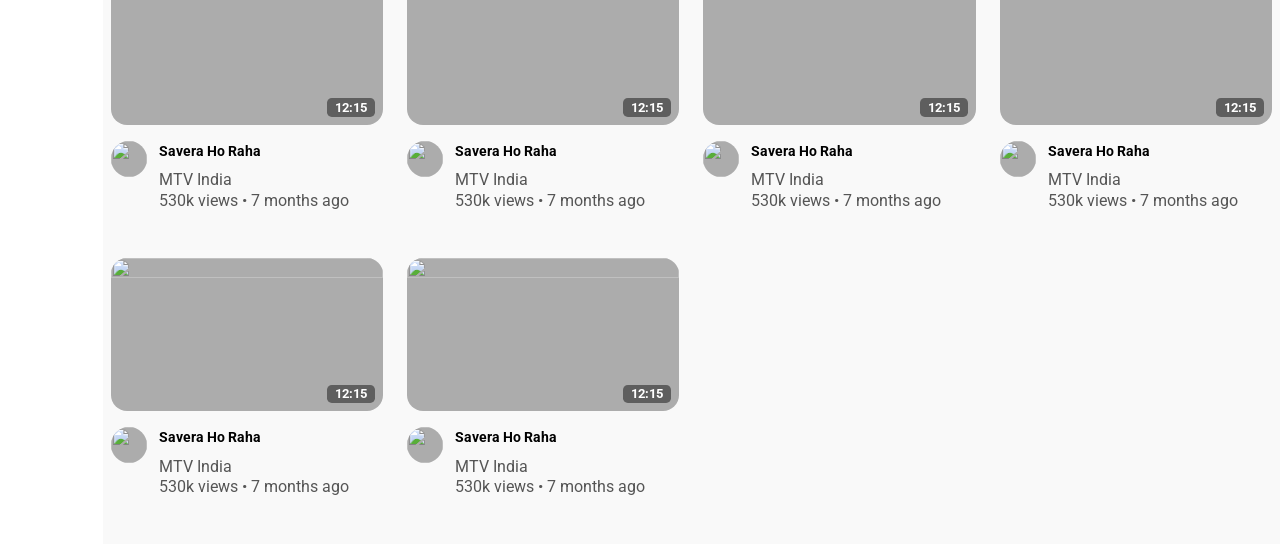
==== commit 5b66826a: "random thumbnail on load" ====
--- a/index.html
+++ b/index.html
@@ -93,7 +93,7 @@
             <!-- Categories End -->
 
             <div class="videos">
-                <section class="video-section">
+                <section id="videoSection" class="video-section">
                     <article class="video-container">
                         <a href="#" class="thumbnail" data-duration="12:15">
                             <img class="thumbnail-image" src="Images/Video_Thumbnail/Nice_Guy.jpg" />
@@ -310,7 +310,7 @@
 
                 </section>
 
-                <section class="video-section">
+                <section id="videoSection" class="video-section">
                     <h2 class="video-section-title">
                         Recommendations
                         <button class="video-section-title-close">&times;</button>
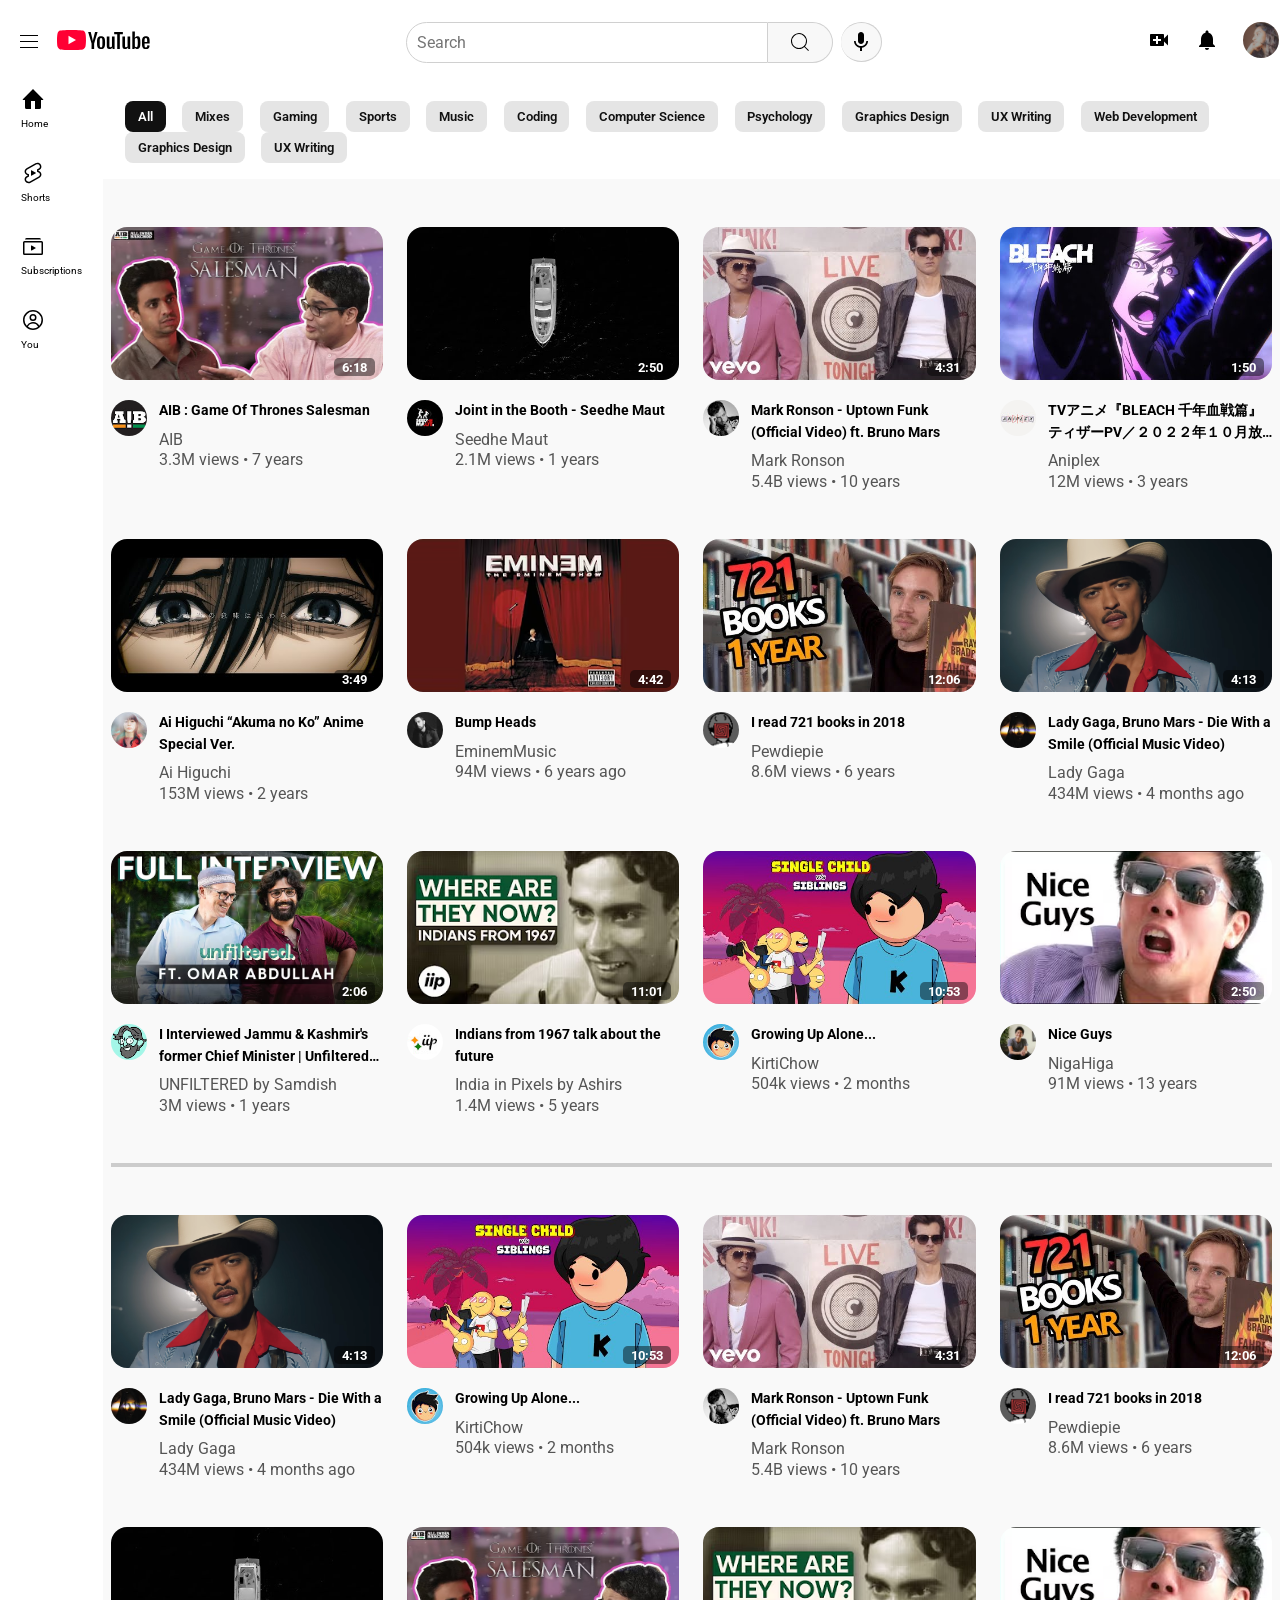
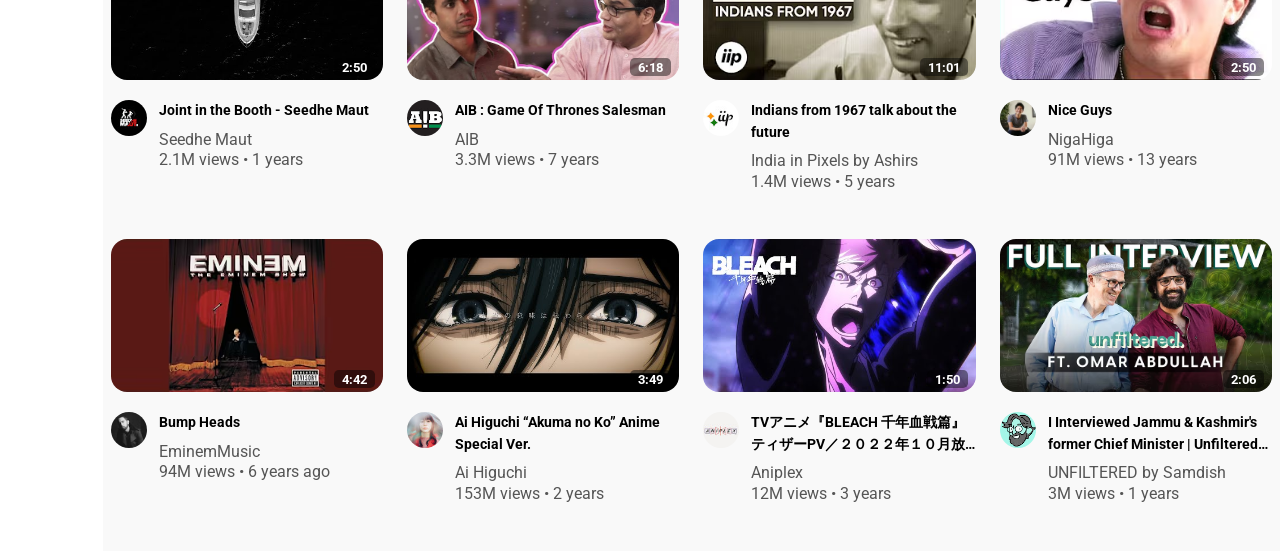
==== commit 5beba5b1: "side menu udated" ====
--- a/index.html
+++ b/index.html
@@ -46,23 +46,23 @@
     </header>
     <div class="main_body">
 
-        <!-- side-bar Start -->
+        <!-- side-bar Start --> 
         <div>
             <div class="side-menu">
                 <div class="icon">
-                    <img src="Icon/Home.svg" alt="Icon" style="width: 24px; height: 24px;">
+                    <img src="Icon/Home.svg" class="active_img" onclick="refresh(),changeImage('Home',this)" alt="Icon" style="width: 24px; height: 24px;">
                     <span>Home</span>
                 </div>
                 <div class="icon">
-                    <img src="Icon/Shorts_light.svg" alt="Icon" style="width: 24px; height: 24px;">
+                    <img src="Icon/Shorts_light.svg"onclick="changeImage('Shorts',this)" class="img" alt="Icon" style="width: 24px; height: 24px;">
                     <span>Shorts</span>
                 </div>
                 <div class="icon">
-                    <img src="Icon/Subscription_light.svg" alt="Icon" style="width: 24px; height: 24px;">
+                    <img src="Icon/Subscription_light.svg" onclick="changeImage('Subscription',this)" class="img" alt="Icon" style="width: 24px; height: 24px;">
                     <span>Subscriptions</span>
                 </div>
                 <div class="icon">
-                    <img src="Icon/You_light.svg" alt="Icon" style="width: 24px; height: 24px;">
+                    <img src="Icon/You_light.svg" onclick="changeImage('You',this)" class="img" alt="Icon" style="width: 24px; height: 24px;">
                     <span>You</span>
                 </div>
             </div>
@@ -74,7 +74,7 @@
             <div class="categories">
                 <!-- <section class="category-section"> -->
                 <!-- <button class="scroll-btn left-scroll">&lt;</button>  -->
-                <button class="category_active" onclick="toggleCategoryClass(this)">All</button>
+                <button class="category_active" onclick="toggleCategoryClass(this),refresh()">All</button>
                 <button class="category" onclick="toggleCategoryClass(this)">Mixes</button>
                 <button class="category" onclick="toggleCategoryClass(this)">Gaming</button>
                 <button class="category" onclick="toggleCategoryClass(this)">Sports</button>
@@ -94,436 +94,13 @@
 
             <div class="videos">
                 <section id="videoSection" class="video-section">
-                    <article class="video-container">
-                        <a href="#" class="thumbnail" data-duration="12:15">
-                            <img class="thumbnail-image" src="Images/Video_Thumbnail/Nice_Guy.jpg" />
-                        </a>
-                        <div class="video-bottom">
-                            <a href="#">
-                                <img src="Images/Channel_Photo/AIB.jpg" class="channel-icon">
-                            </a>
-                            <div class="video-details-1">
-                                <div class="video-details">
-                                    <a href="#" class="video-title"> Bump Heads</a>
-                                    <a href="#" class="video-channel-name"> EminemMusic</a>
-                                    <div class="video-metadata">
-                                        <span>94M views</span>
-                                        •
-                                        <span>6 years ago</span>
-                                    </div>
-                                </div>
-                                <!-- <button class="options-icon">
-                                <i class="fas fa-ellipsis-v"></i> Options
-                            </button> -->
-                            </div>
-                        </div>
-                    </article>
-
-                    <article class="video-container">
-                        <a href="#" class="thumbnail" data-duration="4:13">
-                            <img class="thumbnail-image" src="Images/Video_Thumbnail/Die_with_a_Smile.jpg" />
-                        </a>
-                        <div class="video-bottom">
-                            <a href="#">
-                                <img src="Images/Channel_Photo/Lady_Gaga.jpg" class="channel-icon">
-                            </a>
-                            <div class="video-details">
-                                <a href="#" class="video-title"> Lady Gaga, Bruno Mars - Die With a Smile (Official
-                                    Music
-                                    Video)</a>
-                                <a href="#" class="video-channel-name"> Lady Gaga</a>
-                                <div class="video-metadata">
-                                    <span>434M views</span>
-                                    •
-                                    <span>4 months ago</span>
-                                </div>
-                            </div>
-                        </div>
-                    </article>
-
-                    <article class="video-container">
-                        <a href="#" class="thumbnail" data-duration="12:15">
-                            <img class="thumbnail-image" src="Savera Ho Raha.jpg" />
-                        </a>
-                        <div class="video-bottom">
-                            <a href="#">
-                                <img src="Images/Enimen.jpg" class="channel-icon">
-                            </a>
-                            <div class="video-details">
-                                <a href="#" class="video-title"> Savera Ho Raha</a>
-                                <a href="#" class="video-channel-name"> MTV India</a>
-                                <div class="video-metadata">
-                                    <span>530k views</span>
-                                    •
-                                    <span>7 months ago</span>
-                                </div>
-                            </div>
-                        </div>
-                    </article>
-
-                    <article class="video-container">
-                        <a href="#" class="thumbnail" data-duration="12:15">
-                            <img class="thumbnail-image" src="Savera Ho Raha.jpg" />
-                        </a>
-                        <div class="video-bottom">
-                            <a href="#">
-                                <img src="https://yt3.ggpht.com/bo7jT1LvWF_QKP0FFr2u4CBsV59Sc1h330UfO7fFOyF_iD6xR0N02buRvZYZFud0ScxNbL0IUA=s88-c-k-c0x00ffffff-no-rj"
-                                    class="channel-icon">
-                            </a>
-                            <div class="video-details">
-                                <a href="#" class="video-title"> Savera Ho Raha</a>
-                                <a href="#" class="video-channel-name"> MTV India</a>
-                                <div class="video-metadata">
-                                    <span>530k views</span>
-                                    •
-                                    <span>7 months ago</span>
-                                </div>
-                            </div>
-                        </div>
-                    </article>
-
-                    <article class="video-container">
-                        <a href="#" class="thumbnail" data-duration="12:15">
-                            <img class="thumbnail-image" src="Savera Ho Raha.jpg" />
-                        </a>
-                        <div class="video-bottom">
-                            <a href="#">
-                                <img src="https://yt3.ggpht.com/bo7jT1LvWF_QKP0FFr2u4CBsV59Sc1h330UfO7fFOyF_iD6xR0N02buRvZYZFud0ScxNbL0IUA=s88-c-k-c0x00ffffff-no-rj"
-                                    class="channel-icon">
-                            </a>
-                            <div class="video-details">
-                                <a href="#" class="video-title"> Savera Ho Raha</a>
-                                <a href="#" class="video-channel-name"> MTV India</a>
-                                <div class="video-metadata">
-                                    <span>530k views</span>
-                                    •
-                                    <span>7 months ago</span>
-                                </div>
-                            </div>
-                        </div>
-                    </article>
-
-                    <article class="video-container">
-                        <a href="#" class="thumbnail" data-duration="12:15">
-                            <img class="thumbnail-image" src="Savera Ho Raha.jpg" />
-                        </a>
-                        <div class="video-bottom">
-                            <a href="#">
-                                <img src="https://yt3.ggpht.com/bo7jT1LvWF_QKP0FFr2u4CBsV59Sc1h330UfO7fFOyF_iD6xR0N02buRvZYZFud0ScxNbL0IUA=s88-c-k-c0x00ffffff-no-rj"
-                                    class="channel-icon">
-                            </a>
-                            <div class="video-details">
-                                <a href="#" class="video-title"> Savera Ho Raha</a>
-                                <a href="#" class="video-channel-name"> MTV India</a>
-                                <div class="video-metadata">
-                                    <span>530k views</span>
-                                    •
-                                    <span>7 months ago</span>
-                                </div>
-                            </div>
-                        </div>
-                    </article>
-
-                    <article class="video-container">
-                        <a href="#" class="thumbnail" data-duration="12:15">
-                            <img class="thumbnail-image" src="Savera Ho Raha.jpg" />
-                        </a>
-                        <div class="video-bottom">
-                            <a href="#">
-                                <img src="https://yt3.ggpht.com/bo7jT1LvWF_QKP0FFr2u4CBsV59Sc1h330UfO7fFOyF_iD6xR0N02buRvZYZFud0ScxNbL0IUA=s88-c-k-c0x00ffffff-no-rj"
-                                    class="channel-icon">
-                            </a>
-                            <div class="video-details">
-                                <a href="#" class="video-title"> Savera Ho Raha</a>
-                                <a href="#" class="video-channel-name"> MTV India</a>
-                                <div class="video-metadata">
-                                    <span>530k views</span>
-                                    •
-                                    <span>7 months ago</span>
-                                </div>
-                            </div>
-                        </div>
-                    </article>
-
-                    <article class="video-container">
-                        <a href="#" class="thumbnail" data-duration="12:15">
-                            <img class="thumbnail-image" src="Savera Ho Raha.jpg" />
-                        </a>
-                        <div class="video-bottom">
-                            <a href="#">
-                                <img src="https://yt3.ggpht.com/bo7jT1LvWF_QKP0FFr2u4CBsV59Sc1h330UfO7fFOyF_iD6xR0N02buRvZYZFud0ScxNbL0IUA=s88-c-k-c0x00ffffff-no-rj"
-                                    class="channel-icon">
-                            </a>
-                            <div class="video-details">
-                                <a href="#" class="video-title"> Savera Ho Raha</a>
-                                <a href="#" class="video-channel-name"> MTV India</a>
-                                <div class="video-metadata">
-                                    <span>530k views</span>
-                                    •
-                                    <span>7 months ago</span>
-                                </div>
-                            </div>
-                        </div>
-                    </article>
-
-                    <article class="video-container">
-                        <a href="#" class="thumbnail" data-duration="12:15">
-                            <img class="thumbnail-image" src="Savera Ho Raha.jpg" />
-                        </a>
-                        <div class="video-bottom">
-                            <a href="#">
-                                <img src="https://yt3.ggpht.com/bo7jT1LvWF_QKP0FFr2u4CBsV59Sc1h330UfO7fFOyF_iD6xR0N02buRvZYZFud0ScxNbL0IUA=s88-c-k-c0x00ffffff-no-rj"
-                                    class="channel-icon">
-                            </a>
-                            <div class="video-details">
-                                <a href="#" class="video-title"> Savera Ho Raha</a>
-                                <a href="#" class="video-channel-name"> MTV India</a>
-                                <div class="video-metadata">
-                                    <span>530k views</span>
-                                    •
-                                    <span>7 months ago</span>
-                                </div>
-                            </div>
-                        </div>
-                    </article>
-
-                    <article class="video-container">
-                        <a href="#" class="thumbnail" data-duration="12:15">
-                            <img class="thumbnail-image" src="Savera Ho Raha.jpg" />
-                        </a>
-                        <div class="video-bottom">
-                            <a href="#">
-                                <img src="https://yt3.ggpht.com/bo7jT1LvWF_QKP0FFr2u4CBsV59Sc1h330UfO7fFOyF_iD6xR0N02buRvZYZFud0ScxNbL0IUA=s88-c-k-c0x00ffffff-no-rj"
-                                    class="channel-icon">
-                            </a>
-                            <div class="video-details">
-                                <a href="#" class="video-title"> Savera Ho Raha</a>
-                                <a href="#" class="video-channel-name"> MTV India</a>
-                                <div class="video-metadata">
-                                    <span>530k views</span>
-                                    •
-                                    <span>7 months ago</span>
-                                </div>
-                            </div>
-                        </div>
-                    </article>
-
                 </section>
 
-                <section id="videoSection" class="video-section">
+                <section id="recommendationSection" class="video-section">
                     <h2 class="video-section-title">
                         Recommendations
                         <button class="video-section-title-close">&times;</button>
                     </h2>
-                    <article class="video-container">
-                        <a href="#" class="thumbnail" data-duration="12:15">
-                            <img class="thumbnail-image" src="Images/Savera Ho Raha.jpg" />
-                        </a>
-                        <div class="video-bottom">
-                            <a href="#">
-                                <img src="https://yt3.ggpht.com/bo7jT1LvWF_QKP0FFr2u4CBsV59Sc1h330UfO7fFOyF_iD6xR0N02buRvZYZFud0ScxNbL0IUA=s88-c-k-c0x00ffffff-no-rj"
-                                    class="channel-icon">
-                            </a>
-                            <div class="video-details">
-                                <a href="#" class="video-title"> Savera Ho Raha</a>
-                                <a href="#" class="video-channel-name"> MTV India</a>
-                                <div class="video-metadata">
-                                    <span>530k views</span>
-                                    •
-                                    <span>7 months ago</span>
-                                </div>
-                            </div>
-                        </div>
-                    </article>
-
-                    <article class="video-container">
-                        <a href="#" class="thumbnail" data-duration="12:15">
-                            <img class="thumbnail-image" src="Savera Ho Raha.jpg" />
-                        </a>
-                        <div class="video-bottom">
-                            <a href="#">
-                                <img src="https://yt3.ggpht.com/bo7jT1LvWF_QKP0FFr2u4CBsV59Sc1h330UfO7fFOyF_iD6xR0N02buRvZYZFud0ScxNbL0IUA=s88-c-k-c0x00ffffff-no-rj"
-                                    class="channel-icon">
-                            </a>
-                            <div class="video-details">
-                                <a href="#" class="video-title"> Savera Ho Raha</a>
-                                <a href="#" class="video-channel-name"> MTV India</a>
-                                <div class="video-metadata">
-                                    <span>530k views</span>
-                                    •
-                                    <span>7 months ago</span>
-                                </div>
-                            </div>
-                        </div>
-                    </article>
-
-                    <article class="video-container">
-                        <a href="#" class="thumbnail" data-duration="12:15">
-                            <img class="thumbnail-image" src="Savera Ho Raha.jpg" />
-                        </a>
-                        <div class="video-bottom">
-                            <a href="#">
-                                <img src="https://yt3.ggpht.com/bo7jT1LvWF_QKP0FFr2u4CBsV59Sc1h330UfO7fFOyF_iD6xR0N02buRvZYZFud0ScxNbL0IUA=s88-c-k-c0x00ffffff-no-rj"
-                                    class="channel-icon">
-                            </a>
-                            <div class="video-details">
-                                <a href="#" class="video-title"> Savera Ho Raha</a>
-                                <a href="#" class="video-channel-name"> MTV India</a>
-                                <div class="video-metadata">
-                                    <span>530k views</span>
-                                    •
-                                    <span>7 months ago</span>
-                                </div>
-                            </div>
-                        </div>
-                    </article>
-
-                    <article class="video-container">
-                        <a href="#" class="thumbnail" data-duration="12:15">
-                            <img class="thumbnail-image" src="Savera Ho Raha.jpg" />
-                        </a>
-                        <div class="video-bottom">
-                            <a href="#">
-                                <img src="https://yt3.ggpht.com/bo7jT1LvWF_QKP0FFr2u4CBsV59Sc1h330UfO7fFOyF_iD6xR0N02buRvZYZFud0ScxNbL0IUA=s88-c-k-c0x00ffffff-no-rj"
-                                    class="channel-icon">
-                            </a>
-                            <div class="video-details">
-                                <a href="#" class="video-title"> Savera Ho Raha</a>
-                                <a href="#" class="video-channel-name"> MTV India</a>
-                                <div class="video-metadata">
-                                    <span>530k views</span>
-                                    •
-                                    <span>7 months ago</span>
-                                </div>
-                            </div>
-                        </div>
-                    </article>
-
-                    <article class="video-container">
-                        <a href="#" class="thumbnail" data-duration="12:15">
-                            <img class="thumbnail-image" src="Savera Ho Raha.jpg" />
-                        </a>
-                        <div class="video-bottom">
-                            <a href="#">
-                                <img src="https://yt3.ggpht.com/bo7jT1LvWF_QKP0FFr2u4CBsV59Sc1h330UfO7fFOyF_iD6xR0N02buRvZYZFud0ScxNbL0IUA=s88-c-k-c0x00ffffff-no-rj"
-                                    class="channel-icon">
-                            </a>
-                            <div class="video-details">
-                                <a href="#" class="video-title"> Savera Ho Raha</a>
-                                <a href="#" class="video-channel-name"> MTV India</a>
-                                <div class="video-metadata">
-                                    <span>530k views</span>
-                                    •
-                                    <span>7 months ago</span>
-                                </div>
-                            </div>
-                        </div>
-                    </article>
-
-                    <article class="video-container">
-                        <a href="#" class="thumbnail" data-duration="12:15">
-                            <img class="thumbnail-image" src="Savera Ho Raha.jpg" />
-                        </a>
-                        <div class="video-bottom">
-                            <a href="#">
-                                <img src="https://yt3.ggpht.com/bo7jT1LvWF_QKP0FFr2u4CBsV59Sc1h330UfO7fFOyF_iD6xR0N02buRvZYZFud0ScxNbL0IUA=s88-c-k-c0x00ffffff-no-rj"
-                                    class="channel-icon">
-                            </a>
-                            <div class="video-details">
-                                <a href="#" class="video-title"> Savera Ho Raha</a>
-                                <a href="#" class="video-channel-name"> MTV India</a>
-                                <div class="video-metadata">
-                                    <span>530k views</span>
-                                    •
-                                    <span>7 months ago</span>
-                                </div>
-                            </div>
-                        </div>
-                    </article>
-
-                    <article class="video-container">
-                        <a href="#" class="thumbnail" data-duration="12:15">
-                            <img class="thumbnail-image" src="Savera Ho Raha.jpg" />
-                        </a>
-                        <div class="video-bottom">
-                            <a href="#">
-                                <img src="https://yt3.ggpht.com/bo7jT1LvWF_QKP0FFr2u4CBsV59Sc1h330UfO7fFOyF_iD6xR0N02buRvZYZFud0ScxNbL0IUA=s88-c-k-c0x00ffffff-no-rj"
-                                    class="channel-icon">
-                            </a>
-                            <div class="video-details">
-                                <a href="#" class="video-title"> Savera Ho Raha</a>
-                                <a href="#" class="video-channel-name"> MTV India</a>
-                                <div class="video-metadata">
-                                    <span>530k views</span>
-                                    •
-                                    <span>7 months ago</span>
-                                </div>
-                            </div>
-                        </div>
-                    </article>
-
-                    <article class="video-container">
-                        <a href="#" class="thumbnail" data-duration="12:15">
-                            <img class="thumbnail-image" src="Savera Ho Raha.jpg" />
-                        </a>
-                        <div class="video-bottom">
-                            <a href="#">
-                                <img src="https://yt3.ggpht.com/bo7jT1LvWF_QKP0FFr2u4CBsV59Sc1h330UfO7fFOyF_iD6xR0N02buRvZYZFud0ScxNbL0IUA=s88-c-k-c0x00ffffff-no-rj"
-                                    class="channel-icon">
-                            </a>
-                            <div class="video-details">
-                                <a href="#" class="video-title"> Savera Ho Raha</a>
-                                <a href="#" class="video-channel-name"> MTV India</a>
-                                <div class="video-metadata">
-                                    <span>530k views</span>
-                                    •
-                                    <span>7 months ago</span>
-                                </div>
-                            </div>
-                        </div>
-                    </article>
-
-                    <article class="video-container">
-                        <a href="#" class="thumbnail" data-duration="12:15">
-                            <img class="thumbnail-image" src="Savera Ho Raha.jpg" />
-                        </a>
-                        <div class="video-bottom">
-                            <a href="#">
-                                <img src="https://yt3.ggpht.com/bo7jT1LvWF_QKP0FFr2u4CBsV59Sc1h330UfO7fFOyF_iD6xR0N02buRvZYZFud0ScxNbL0IUA=s88-c-k-c0x00ffffff-no-rj"
-                                    class="channel-icon">
-                            </a>
-                            <div class="video-details">
-                                <a href="#" class="video-title"> Savera Ho Raha</a>
-                                <a href="#" class="video-channel-name"> MTV India</a>
-                                <div class="video-metadata">
-                                    <span>530k views</span>
-                                    •
-                                    <span>7 months ago</span>
-                                </div>
-                            </div>
-                        </div>
-                    </article>
-
-                    <article class="video-container">
-                        <a href="#" class="thumbnail" data-duration="12:15">
-                            <img class="thumbnail-image" src="Savera Ho Raha.jpg" />
-                        </a>
-                        <div class="video-bottom">
-                            <a href="#">
-                                <img src="https://yt3.ggpht.com/bo7jT1LvWF_QKP0FFr2u4CBsV59Sc1h330UfO7fFOyF_iD6xR0N02buRvZYZFud0ScxNbL0IUA=s88-c-k-c0x00ffffff-no-rj"
-                                    class="channel-icon">
-                            </a>
-                            <div class="video-details">
-                                <a href="#" class="video-title"> Savera Ho Raha</a>
-                                <a href="#" class="video-channel-name"> MTV India</a>
-                                <div class="video-metadata">
-                                    <span>530k views</span>
-                                    •
-                                    <span>7 months ago</span>
-                                </div>
-                            </div>
-                        </div>
-                    </article>
                 </section>
             </div>
         </div>
